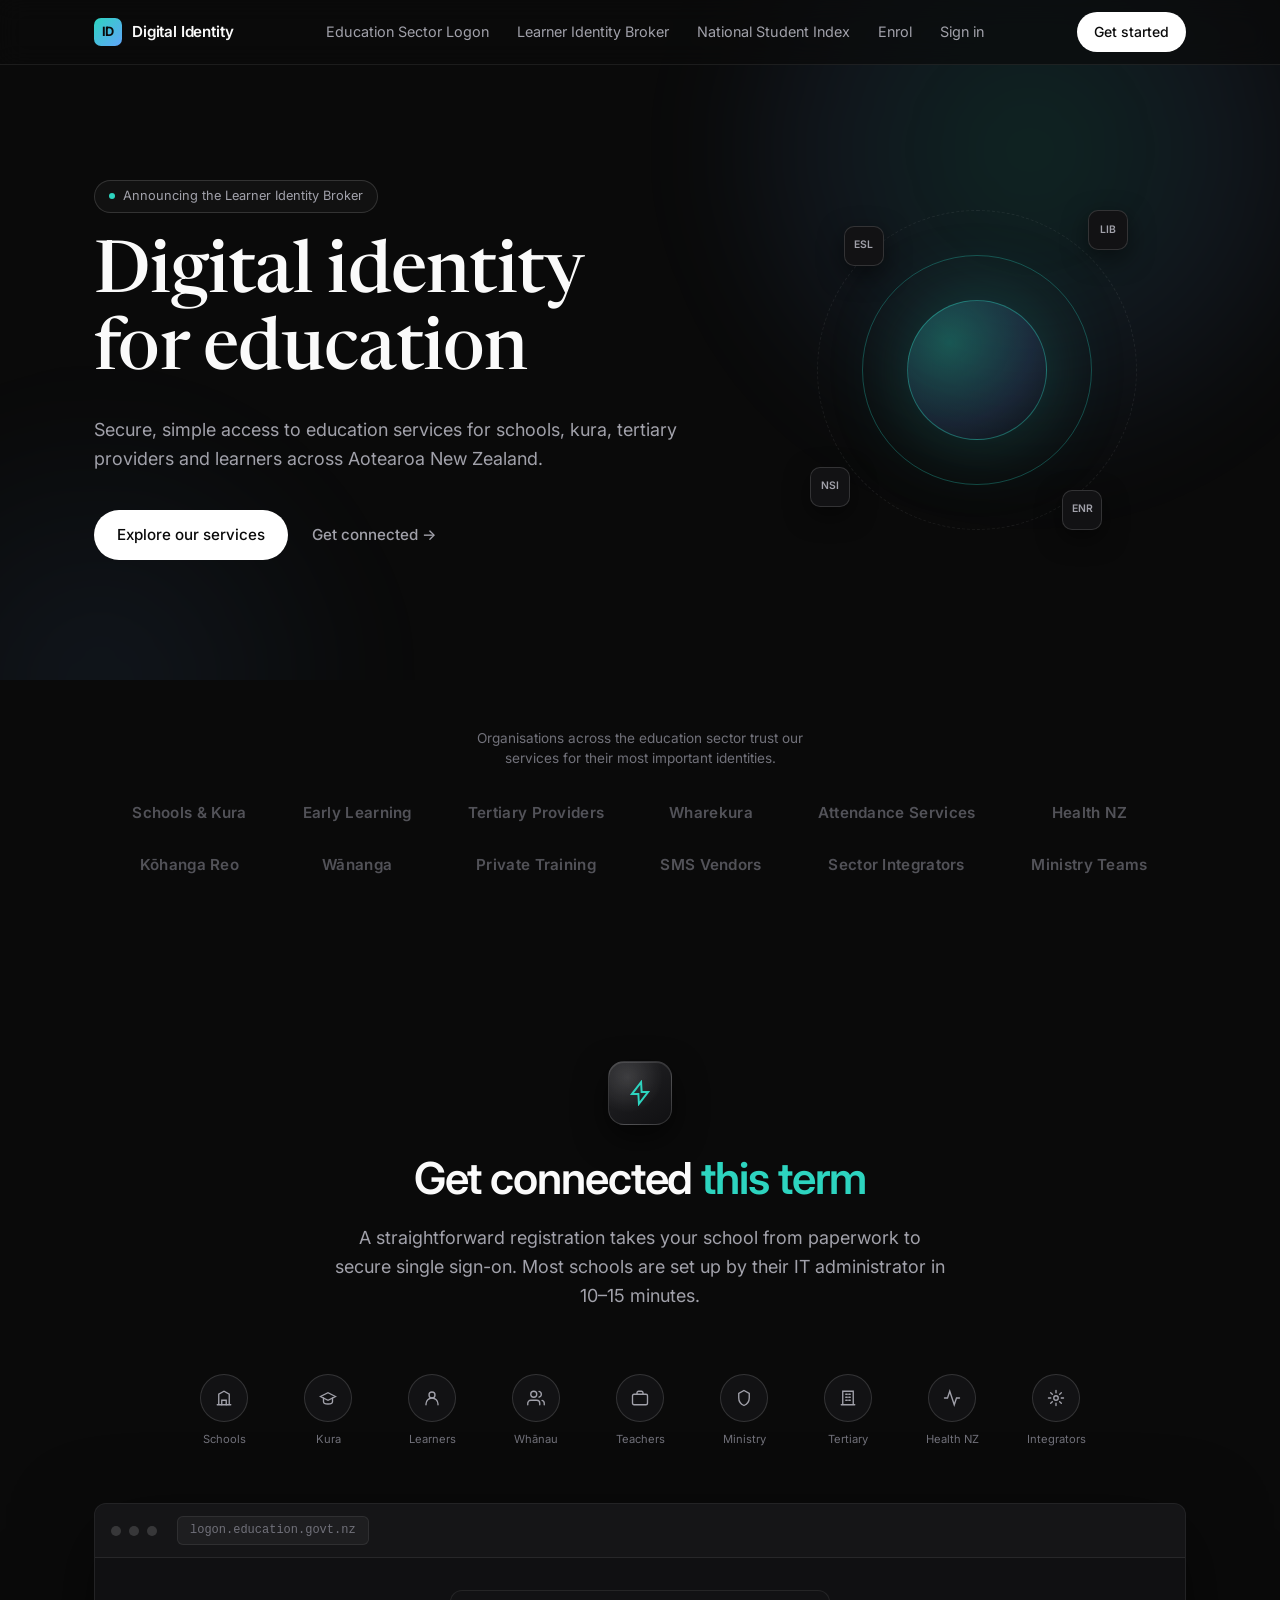
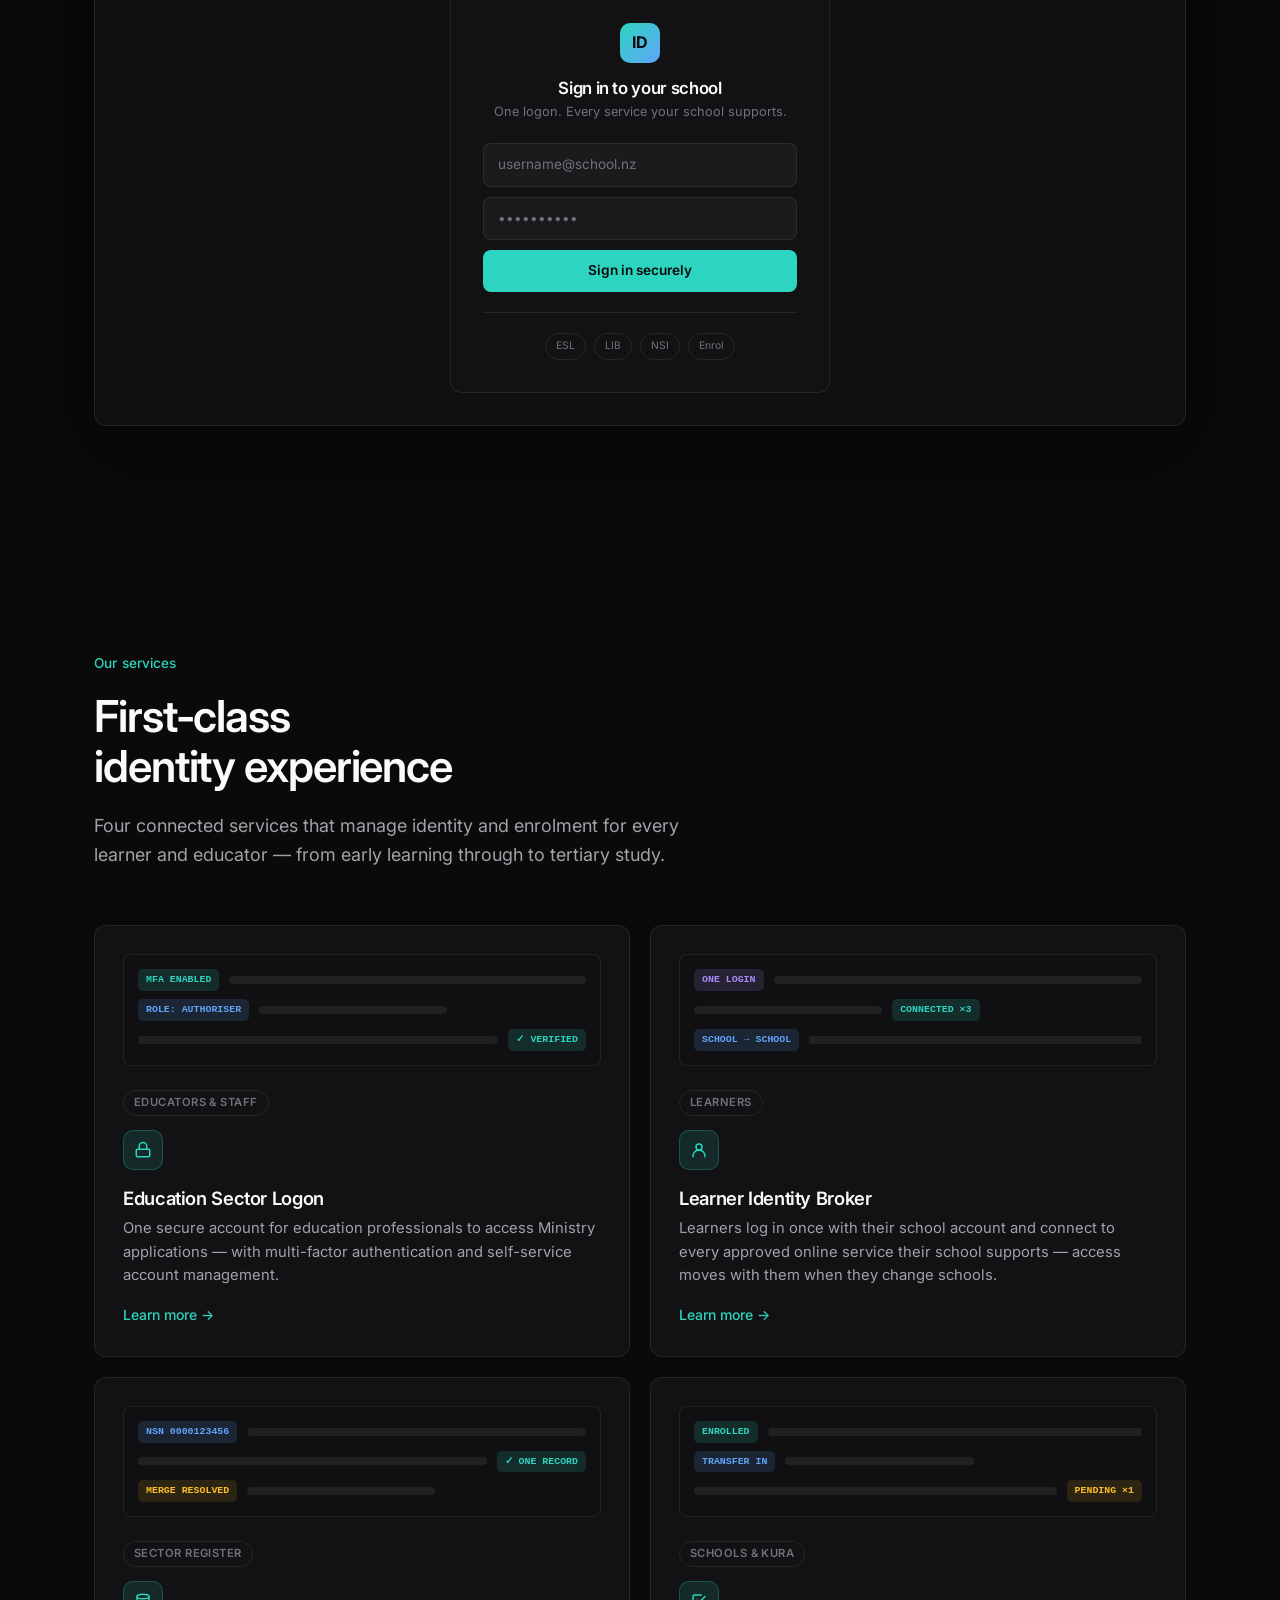
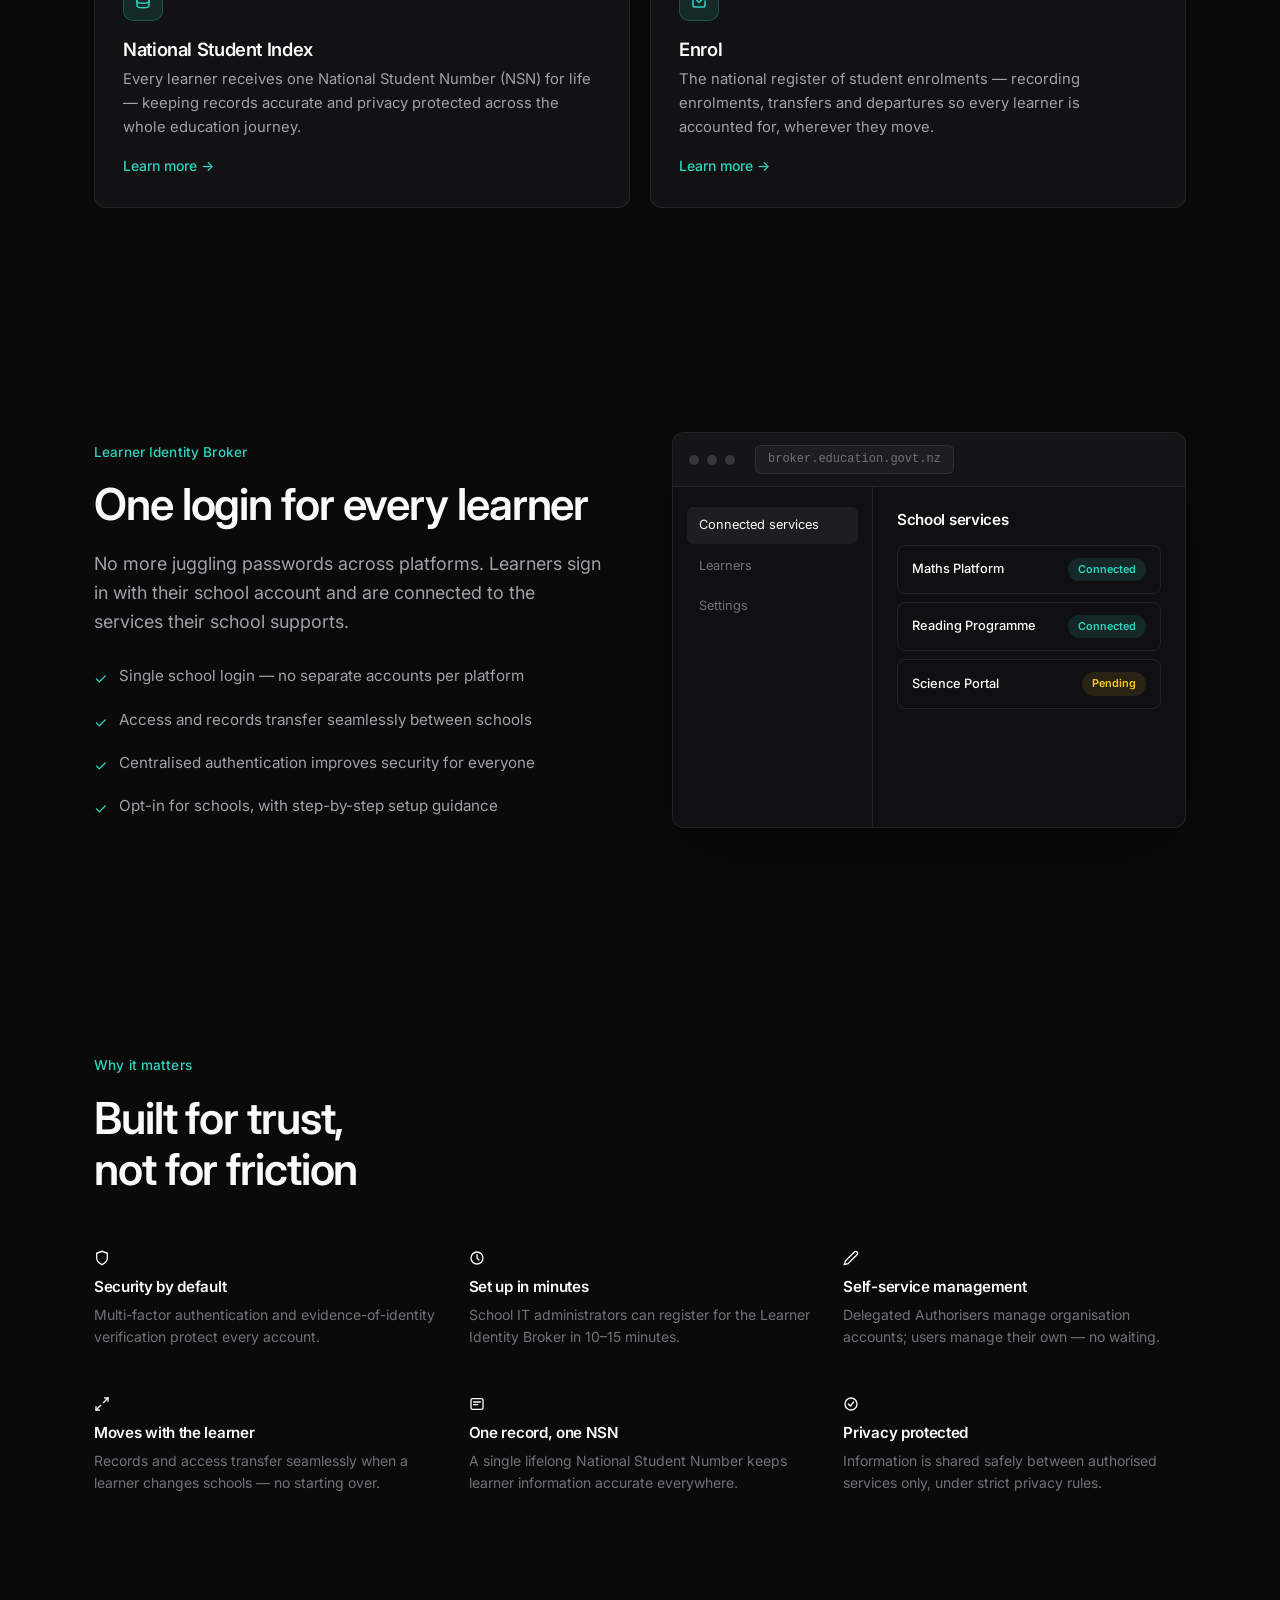
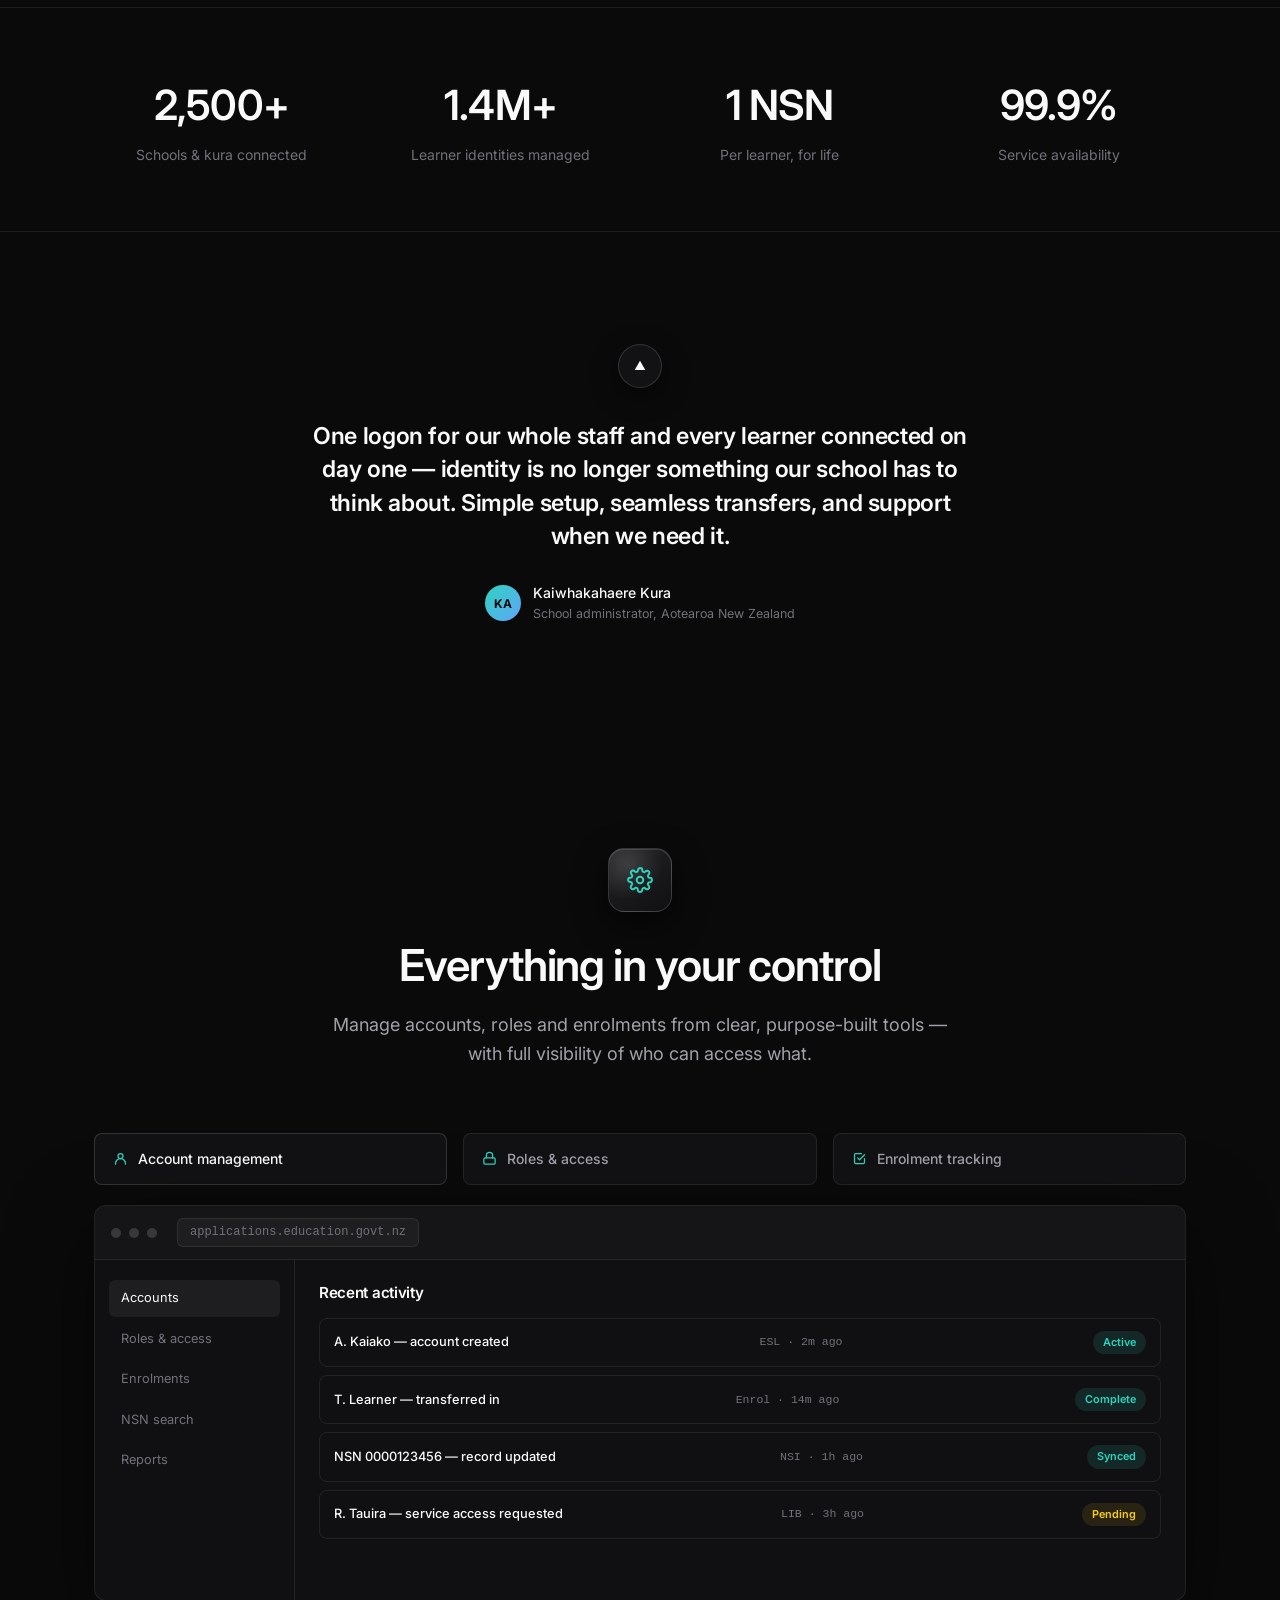
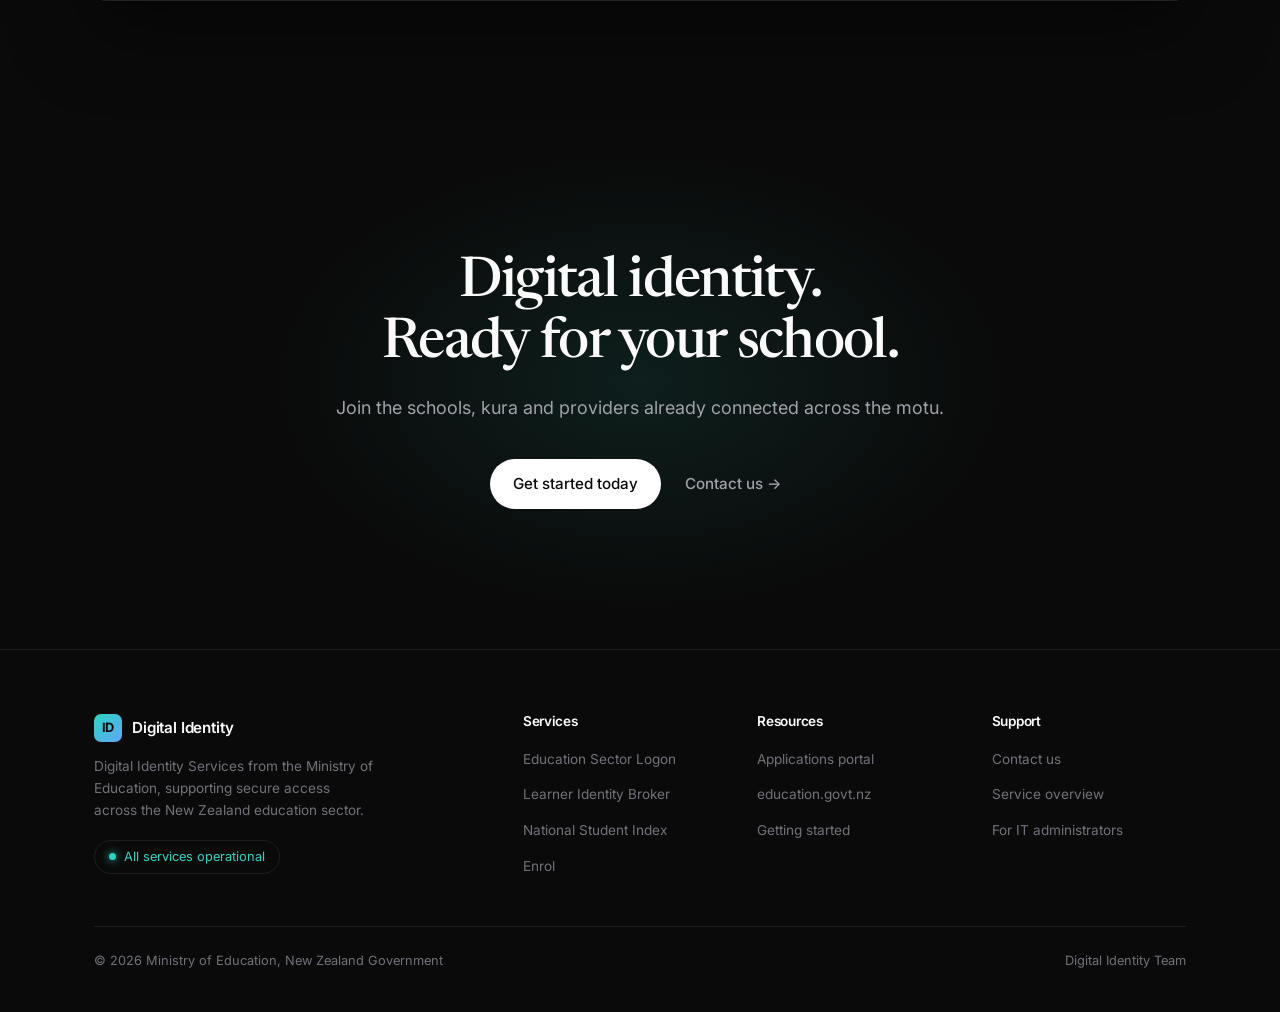
==== wwwroot/index.html @ 4b8c43aa "Initial commit: Digital Identity site + GitHub Actions Azure deploy Adds the ASP.NET Core-hosted sta" ====
<!DOCTYPE html>
<html lang="en-NZ">
<head>
  <meta charset="UTF-8">
  <meta name="viewport" content="width=device-width, initial-scale=1.0">
  <title>Digital Identity Services — Ministry of Education</title>
  <meta name="description" content="Secure digital identity for the New Zealand education sector — Education Sector Logon, Learner Identity Broker, National Student Index and Enrol.">
  <link rel="preconnect" href="https://fonts.googleapis.com">
  <link rel="preconnect" href="https://fonts.gstatic.com" crossorigin>
  <link href="https://fonts.googleapis.com/css2?family=Inter:wght@400;500;600;700&family=Newsreader:opsz,wght@6..72,400;6..72,500;6..72,600&display=swap" rel="stylesheet">
  <link rel="stylesheet" href="assets/css/style.css">
</head>
<body>

  <!-- ======== Nav ======== -->
  <header class="nav">
    <div class="container nav-inner">
      <a href="index.html" class="nav-logo" aria-label="Digital Identity Services home">
        <span class="logo-mark" aria-hidden="true">ID</span>
        Digital Identity
      </a>
      <nav aria-label="Main navigation">
        <ul class="nav-links" id="nav-links">
          <li><a href="esl.html">Education Sector Logon</a></li>
          <li><a href="learner-identity-broker.html">Learner Identity Broker</a></li>
          <li><a href="nsi.html">National Student Index</a></li>
          <li><a href="enrol.html">Enrol</a></li>
          <li><a href="/account/signin" id="nav-auth-link">Sign in</a></li>
        </ul>
      </nav>
      <div class="nav-actions">
        <a href="#get-started" class="btn btn-primary btn-sm">Get started</a>
        <button class="nav-toggle" aria-expanded="false" aria-controls="nav-links" aria-label="Toggle navigation">☰</button>
      </div>
    </div>
  </header>

  <main>
    <!-- ======== Hero ======== -->
    <section class="hero">
      <div class="hero-glow" aria-hidden="true"></div>
      <div class="hero-glow-2" aria-hidden="true"></div>
      <div class="container hero-inner">
        <div class="hero-copy">
          <span class="hero-pill"><span class="pill-dot" aria-hidden="true"></span>Announcing the Learner Identity Broker</span>
          <h1 class="h-hero h-serif">Digital identity<br>for education</h1>
          <p class="lede">Secure, simple access to education services for schools, kura, tertiary providers and learners across Aotearoa New Zealand.</p>
          <div class="hero-ctas">
            <a href="#services" class="btn btn-primary">Explore our services</a>
            <a href="#get-started" class="link-plain">Get connected →</a>
          </div>
        </div>
        <div class="hero-visual" aria-hidden="true">
          <div class="orb orb-1"></div>
          <div class="orb orb-2"></div>
          <div class="orb orb-3"></div>
          <div class="orb-node node-1">ESL</div>
          <div class="orb-node node-2">LIB</div>
          <div class="orb-node node-3">NSI</div>
          <div class="orb-node node-4">ENR</div>
        </div>
      </div>
    </section>

    <!-- ======== Trust strip ======== -->
    <section class="trust-strip reveal">
      <div class="container">
        <p class="trust-label">Organisations across the education sector trust our services for their most important identities.</p>
        <div class="trust-logos">
          <span>Schools &amp; Kura</span>
          <span>Early Learning</span>
          <span>Tertiary Providers</span>
          <span>Wharekura</span>
          <span>Attendance Services</span>
          <span>Health NZ</span>
          <span>Kōhanga Reo</span>
          <span>Wānanga</span>
          <span>Private Training</span>
          <span>SMS Vendors</span>
          <span>Sector Integrators</span>
          <span>Ministry Teams</span>
        </div>
      </div>
    </section>

    <!-- ======== Get connected ======== -->
    <section class="section" id="get-started">
      <div class="container">
        <div class="section-head reveal">
          <div class="section-icon" aria-hidden="true">
            <svg width="26" height="26" viewBox="0 0 24 24" fill="none" stroke="currentColor" stroke-width="1.8" stroke-linecap="round"><path d="M13 2L4.5 13h6L11 22l8.5-11h-6L13 2z"/></svg>
          </div>
          <h2 class="h-section">Get connected <span class="accent-word">this term</span></h2>
          <p class="lede">A straightforward registration takes your school from paperwork to secure single sign-on. Most schools are set up by their IT administrator in 10–15 minutes.</p>
        </div>
        <div class="icon-row reveal" aria-label="Who we support">
          <div class="icon-item"><span class="icon-circle"><svg width="18" height="18" viewBox="0 0 24 24" fill="none" stroke="currentColor" stroke-width="1.8" stroke-linecap="round"><path d="M3 21h18M5 21V7l7-4 7 4v14"/><path d="M9 21v-6h6v6"/></svg></span><span>Schools</span></div>
          <div class="icon-item"><span class="icon-circle"><svg width="18" height="18" viewBox="0 0 24 24" fill="none" stroke="currentColor" stroke-width="1.8" stroke-linecap="round"><path d="M22 10L12 5 2 10l10 5 10-5z"/><path d="M6 12v5c0 1.7 2.7 3 6 3s6-1.3 6-3v-5"/></svg></span><span>Kura</span></div>
          <div class="icon-item"><span class="icon-circle"><svg width="18" height="18" viewBox="0 0 24 24" fill="none" stroke="currentColor" stroke-width="1.8" stroke-linecap="round"><circle cx="12" cy="8" r="4"/><path d="M4 21v-1a8 8 0 0 1 16 0v1"/></svg></span><span>Learners</span></div>
          <div class="icon-item"><span class="icon-circle"><svg width="18" height="18" viewBox="0 0 24 24" fill="none" stroke="currentColor" stroke-width="1.8" stroke-linecap="round"><path d="M17 21v-2a4 4 0 0 0-4-4H5a4 4 0 0 0-4 4v2"/><circle cx="9" cy="7" r="4"/><path d="M23 21v-2a4 4 0 0 0-3-3.9"/><path d="M16 3.1a4 4 0 0 1 0 7.8"/></svg></span><span>Whānau</span></div>
          <div class="icon-item"><span class="icon-circle"><svg width="18" height="18" viewBox="0 0 24 24" fill="none" stroke="currentColor" stroke-width="1.8" stroke-linecap="round"><rect x="2" y="7" width="20" height="14" rx="2"/><path d="M16 7V5a2 2 0 0 0-2-2h-4a2 2 0 0 0-2 2v2"/></svg></span><span>Teachers</span></div>
          <div class="icon-item"><span class="icon-circle"><svg width="18" height="18" viewBox="0 0 24 24" fill="none" stroke="currentColor" stroke-width="1.8" stroke-linecap="round"><path d="M12 2l7 4v6c0 5-3.5 8.5-7 10-3.5-1.5-7-5-7-10V6l7-4z"/></svg></span><span>Ministry</span></div>
          <div class="icon-item"><span class="icon-circle"><svg width="18" height="18" viewBox="0 0 24 24" fill="none" stroke="currentColor" stroke-width="1.8" stroke-linecap="round"><path d="M3 21h18M5 21V3h14v18"/><path d="M9 7h2M13 7h2M9 11h2M13 11h2M9 15h2M13 15h2"/></svg></span><span>Tertiary</span></div>
          <div class="icon-item"><span class="icon-circle"><svg width="18" height="18" viewBox="0 0 24 24" fill="none" stroke="currentColor" stroke-width="1.8" stroke-linecap="round"><path d="M22 12h-4l-3 9L9 3l-3 9H2"/></svg></span><span>Health NZ</span></div>
          <div class="icon-item"><span class="icon-circle"><svg width="18" height="18" viewBox="0 0 24 24" fill="none" stroke="currentColor" stroke-width="1.8" stroke-linecap="round"><circle cx="12" cy="12" r="3"/><path d="M12 2v3M12 19v3M2 12h3M19 12h3M4.9 4.9l2.2 2.2M16.9 16.9l2.2 2.2M4.9 19.1l2.2-2.2M16.9 7.1l2.2-2.2"/></svg></span><span>Integrators</span></div>
        </div>
        <div class="mock-window reveal reveal-delay-1">
          <div class="mock-titlebar">
            <span class="mock-dot"></span><span class="mock-dot"></span><span class="mock-dot"></span>
            <span class="mock-url">logon.education.govt.nz</span>
          </div>
          <div class="mock-body">
            <div class="signin-mock" aria-hidden="true">
              <div class="logo-mark">ID</div>
              <h4>Sign in to your school</h4>
              <p>One logon. Every service your school supports.</p>
              <div class="signin-field">username@school.nz</div>
              <div class="signin-field">••••••••••</div>
              <div class="signin-btn">Sign in securely</div>
              <div class="signin-services">
                <span>ESL</span><span>LIB</span><span>NSI</span><span>Enrol</span>
              </div>
            </div>
          </div>
        </div>
      </div>
    </section>

    <!-- ======== Services ======== -->
    <section class="section" id="services">
      <div class="container">
        <div class="section-head-left reveal">
          <span class="eyebrow">Our services</span>
          <h2 class="h-section">First-class<br>identity experience</h2>
          <p class="lede">Four connected services that manage identity and enrolment for every learner and educator — from early learning through to tertiary study.</p>
        </div>
        <div class="card-grid">
          <a href="esl.html" class="card reveal">
            <div class="card-visual" aria-hidden="true">
              <div class="cv-row"><span class="cv-chip cv-chip-accent">MFA ENABLED</span><span class="cv-bar"></span></div>
              <div class="cv-row"><span class="cv-chip cv-chip-blue">ROLE: AUTHORISER</span><span class="cv-bar cv-bar-short"></span></div>
              <div class="cv-row"><span class="cv-bar"></span><span class="cv-chip cv-chip-accent">✓ VERIFIED</span></div>
            </div>
            <span class="card-tag">Educators &amp; staff</span>
            <div class="card-icon" aria-hidden="true">
              <svg width="18" height="18" viewBox="0 0 24 24" fill="none" stroke="currentColor" stroke-width="2" stroke-linecap="round"><rect x="3" y="11" width="18" height="10" rx="2"/><path d="M7 11V7a5 5 0 0 1 10 0v4"/></svg>
            </div>
            <h3>Education Sector Logon</h3>
            <p>One secure account for education professionals to access Ministry applications — with multi-factor authentication and self-service account management.</p>
            <span class="card-link">Learn more →</span>
          </a>
          <a href="learner-identity-broker.html" class="card reveal reveal-delay-1">
            <div class="card-visual" aria-hidden="true">
              <div class="cv-row"><span class="cv-chip cv-chip-purple">ONE LOGIN</span><span class="cv-bar"></span></div>
              <div class="cv-row"><span class="cv-bar cv-bar-short"></span><span class="cv-chip cv-chip-accent">CONNECTED ×3</span></div>
              <div class="cv-row"><span class="cv-chip cv-chip-blue">SCHOOL → SCHOOL</span><span class="cv-bar"></span></div>
            </div>
            <span class="card-tag">Learners</span>
            <div class="card-icon" aria-hidden="true">
              <svg width="18" height="18" viewBox="0 0 24 24" fill="none" stroke="currentColor" stroke-width="2" stroke-linecap="round"><circle cx="12" cy="8" r="4"/><path d="M4 21v-1a8 8 0 0 1 16 0v1"/></svg>
            </div>
            <h3>Learner Identity Broker</h3>
            <p>Learners log in once with their school account and connect to every approved online service their school supports — access moves with them when they change schools.</p>
            <span class="card-link">Learn more →</span>
          </a>
          <a href="nsi.html" class="card reveal">
            <div class="card-visual" aria-hidden="true">
              <div class="cv-row"><span class="cv-chip cv-chip-blue">NSN 0000123456</span><span class="cv-bar"></span></div>
              <div class="cv-row"><span class="cv-bar"></span><span class="cv-chip cv-chip-accent">✓ ONE RECORD</span></div>
              <div class="cv-row"><span class="cv-chip cv-chip-amber">MERGE RESOLVED</span><span class="cv-bar cv-bar-short"></span></div>
            </div>
            <span class="card-tag">Sector register</span>
            <div class="card-icon" aria-hidden="true">
              <svg width="18" height="18" viewBox="0 0 24 24" fill="none" stroke="currentColor" stroke-width="2" stroke-linecap="round"><path d="M4 6c0-1.7 3.6-3 8-3s8 1.3 8 3-3.6 3-8 3-8-1.3-8-3z"/><path d="M4 6v12c0 1.7 3.6 3 8 3s8-1.3 8-3V6"/><path d="M4 12c0 1.7 3.6 3 8 3s8-1.3 8-3"/></svg>
            </div>
            <h3>National Student Index</h3>
            <p>Every learner receives one National Student Number (NSN) for life — keeping records accurate and privacy protected across the whole education journey.</p>
            <span class="card-link">Learn more →</span>
          </a>
          <a href="enrol.html" class="card reveal reveal-delay-1">
            <div class="card-visual" aria-hidden="true">
              <div class="cv-row"><span class="cv-chip cv-chip-accent">ENROLLED</span><span class="cv-bar"></span></div>
              <div class="cv-row"><span class="cv-chip cv-chip-blue">TRANSFER IN</span><span class="cv-bar cv-bar-short"></span></div>
              <div class="cv-row"><span class="cv-bar"></span><span class="cv-chip cv-chip-amber">PENDING ×1</span></div>
            </div>
            <span class="card-tag">Schools &amp; kura</span>
            <div class="card-icon" aria-hidden="true">
              <svg width="18" height="18" viewBox="0 0 24 24" fill="none" stroke="currentColor" stroke-width="2" stroke-linecap="round"><path d="M9 11l3 3 8-8"/><path d="M20 12v6a2 2 0 0 1-2 2H6a2 2 0 0 1-2-2V6a2 2 0 0 1 2-2h9"/></svg>
            </div>
            <h3>Enrol</h3>
            <p>The national register of student enrolments — recording enrolments, transfers and departures so every learner is accounted for, wherever they move.</p>
            <span class="card-link">Learn more →</span>
          </a>
        </div>
      </div>
    </section>

    <!-- ======== Split: one login ======== -->
    <section class="section">
      <div class="container split">
        <div class="reveal">
          <span class="eyebrow">Learner Identity Broker</span>
          <h2 class="h-section">One login for every learner</h2>
          <p class="lede" style="margin-top:20px;">No more juggling passwords across platforms. Learners sign in with their school account and are connected to the services their school supports.</p>
          <ul class="split-list">
            <li><span class="check">✓</span> Single school login — no separate accounts per platform</li>
            <li><span class="check">✓</span> Access and records transfer seamlessly between schools</li>
            <li><span class="check">✓</span> Centralised authentication improves security for everyone</li>
            <li><span class="check">✓</span> Opt-in for schools, with step-by-step setup guidance</li>
          </ul>
        </div>
        <div class="mock-window reveal reveal-delay-1">
          <div class="mock-titlebar">
            <span class="mock-dot"></span><span class="mock-dot"></span><span class="mock-dot"></span>
            <span class="mock-url">broker.education.govt.nz</span>
          </div>
          <div class="dash-mock" aria-hidden="true">
            <div class="dash-side">
              <div class="dash-side-item active">Connected services</div>
              <div class="dash-side-item">Learners</div>
              <div class="dash-side-item">Settings</div>
            </div>
            <div class="dash-main">
              <h4>School services</h4>
              <div class="dash-row"><span class="who">Maths Platform</span><span class="dash-pill pill-ok">Connected</span></div>
              <div class="dash-row"><span class="who">Reading Programme</span><span class="dash-pill pill-ok">Connected</span></div>
              <div class="dash-row"><span class="who">Science Portal</span><span class="dash-pill pill-pending">Pending</span></div>
            </div>
          </div>
        </div>
      </div>
    </section>

    <!-- ======== Feature grid ======== -->
    <section class="section">
      <div class="container">
        <div class="section-head-left reveal">
          <span class="eyebrow">Why it matters</span>
          <h2 class="h-section">Built for trust,<br>not for friction</h2>
        </div>
        <div class="card-grid card-grid-3" style="gap:48px 32px;">
          <div class="card feature-card feature-plain reveal">
            <div class="card-icon" aria-hidden="true"><svg width="16" height="16" viewBox="0 0 24 24" fill="none" stroke="currentColor" stroke-width="2" stroke-linecap="round"><path d="M12 22s8-4 8-10V5l-8-3-8 3v7c0 6 8 10 8 10z"/></svg></div>
            <h3>Security by default</h3>
            <p>Multi-factor authentication and evidence-of-identity verification protect every account.</p>
          </div>
          <div class="card feature-card feature-plain reveal reveal-delay-1">
            <div class="card-icon" aria-hidden="true"><svg width="16" height="16" viewBox="0 0 24 24" fill="none" stroke="currentColor" stroke-width="2" stroke-linecap="round"><circle cx="12" cy="12" r="9"/><path d="M12 7v5l3 3"/></svg></div>
            <h3>Set up in minutes</h3>
            <p>School IT administrators can register for the Learner Identity Broker in 10–15 minutes.</p>
          </div>
          <div class="card feature-card feature-plain reveal reveal-delay-2">
            <div class="card-icon" aria-hidden="true"><svg width="16" height="16" viewBox="0 0 24 24" fill="none" stroke="currentColor" stroke-width="2" stroke-linecap="round"><path d="M17 3a2.8 2.8 0 1 1 4 4L7.5 20.5 2 22l1.5-5.5L17 3z"/></svg></div>
            <h3>Self-service management</h3>
            <p>Delegated Authorisers manage organisation accounts; users manage their own — no waiting.</p>
          </div>
          <div class="card feature-card feature-plain reveal">
            <div class="card-icon" aria-hidden="true"><svg width="16" height="16" viewBox="0 0 24 24" fill="none" stroke="currentColor" stroke-width="2" stroke-linecap="round"><path d="M16 3h5v5"/><path d="M8 21H3v-5"/><path d="M21 3l-7 7"/><path d="M3 21l7-7"/></svg></div>
            <h3>Moves with the learner</h3>
            <p>Records and access transfer seamlessly when a learner changes schools — no starting over.</p>
          </div>
          <div class="card feature-card feature-plain reveal reveal-delay-1">
            <div class="card-icon" aria-hidden="true"><svg width="16" height="16" viewBox="0 0 24 24" fill="none" stroke="currentColor" stroke-width="2" stroke-linecap="round"><rect x="3" y="4" width="18" height="16" rx="2"/><path d="M7 9h10M7 13h6"/></svg></div>
            <h3>One record, one NSN</h3>
            <p>A single lifelong National Student Number keeps learner information accurate everywhere.</p>
          </div>
          <div class="card feature-card feature-plain reveal reveal-delay-2">
            <div class="card-icon" aria-hidden="true"><svg width="16" height="16" viewBox="0 0 24 24" fill="none" stroke="currentColor" stroke-width="2" stroke-linecap="round"><circle cx="12" cy="12" r="9"/><path d="M8 12l3 3 5-6"/></svg></div>
            <h3>Privacy protected</h3>
            <p>Information is shared safely between authorised services only, under strict privacy rules.</p>
          </div>
        </div>
      </div>
    </section>

    <!-- ======== Stats ======== -->
    <section class="stats-band reveal">
      <div class="container stats-grid">
        <div><div class="stat-value">2,500+</div><div class="stat-label">Schools &amp; kura connected</div></div>
        <div><div class="stat-value">1.4M+</div><div class="stat-label">Learner identities managed</div></div>
        <div><div class="stat-value">1 NSN</div><div class="stat-label">Per learner, for life</div></div>
        <div><div class="stat-value">99.9%</div><div class="stat-label">Service availability</div></div>
      </div>
    </section>

    <!-- ======== Quote ======== -->
    <section class="section">
      <div class="container quote-section reveal">
        <div class="quote-icon" aria-hidden="true">
          <svg width="16" height="16" viewBox="0 0 24 24" fill="currentColor"><path d="M12 4l8 14H4l8-14z"/></svg>
        </div>
        <p class="quote-text">One logon for our whole staff and every learner connected on day one — identity is no longer something our school has to think about. Simple setup, seamless transfers, and support when we need it.</p>
        <div class="quote-attr">
          <span class="quote-avatar" aria-hidden="true">KA</span>
          <span class="quote-name">Kaiwhakahaere Kura<span class="quote-role">School administrator, Aotearoa New Zealand</span></span>
        </div>
      </div>
    </section>

    <!-- ======== Control / dashboard ======== -->
    <section class="section">
      <div class="container">
        <div class="section-head reveal">
          <div class="section-icon" aria-hidden="true">
            <svg width="26" height="26" viewBox="0 0 24 24" fill="none" stroke="currentColor" stroke-width="1.8" stroke-linecap="round"><circle cx="12" cy="12" r="3"/><path d="M19.4 15a1.7 1.7 0 0 0 .3 1.9l.1.1a2 2 0 1 1-2.8 2.8l-.1-.1a1.7 1.7 0 0 0-1.9-.3 1.7 1.7 0 0 0-1 1.5V21a2 2 0 1 1-4 0v-.1a1.7 1.7 0 0 0-1-1.6 1.7 1.7 0 0 0-1.9.3l-.1.1a2 2 0 1 1-2.8-2.8l.1-.1a1.7 1.7 0 0 0 .3-1.9 1.7 1.7 0 0 0-1.5-1H3a2 2 0 1 1 0-4h.1a1.7 1.7 0 0 0 1.6-1 1.7 1.7 0 0 0-.3-1.9l-.1-.1a2 2 0 1 1 2.8-2.8l.1.1a1.7 1.7 0 0 0 1.9.3h0a1.7 1.7 0 0 0 1-1.5V3a2 2 0 1 1 4 0v.1a1.7 1.7 0 0 0 1 1.5h0a1.7 1.7 0 0 0 1.9-.3l.1-.1a2 2 0 1 1 2.8 2.8l-.1.1a1.7 1.7 0 0 0-.3 1.9v0a1.7 1.7 0 0 0 1.5 1H21a2 2 0 1 1 0 4h-.1a1.7 1.7 0 0 0-1.5 1z"/></svg>
          </div>
          <h2 class="h-section">Everything in your control</h2>
          <p class="lede">Manage accounts, roles and enrolments from clear, purpose-built tools — with full visibility of who can access what.</p>
        </div>
        <div class="tab-row reveal" aria-hidden="true">
          <div class="tab-pill active"><span class="tab-icon"><svg width="15" height="15" viewBox="0 0 24 24" fill="none" stroke="currentColor" stroke-width="2" stroke-linecap="round"><circle cx="12" cy="8" r="4"/><path d="M4 21v-1a8 8 0 0 1 16 0v1"/></svg></span>Account management</div>
          <div class="tab-pill"><span class="tab-icon"><svg width="15" height="15" viewBox="0 0 24 24" fill="none" stroke="currentColor" stroke-width="2" stroke-linecap="round"><rect x="3" y="11" width="18" height="10" rx="2"/><path d="M7 11V7a5 5 0 0 1 10 0v4"/></svg></span>Roles &amp; access</div>
          <div class="tab-pill"><span class="tab-icon"><svg width="15" height="15" viewBox="0 0 24 24" fill="none" stroke="currentColor" stroke-width="2" stroke-linecap="round"><path d="M9 11l3 3 8-8"/><path d="M20 12v6a2 2 0 0 1-2 2H6a2 2 0 0 1-2-2V6a2 2 0 0 1 2-2h9"/></svg></span>Enrolment tracking</div>
        </div>
        <div class="mock-window reveal reveal-delay-1">
          <div class="mock-titlebar">
            <span class="mock-dot"></span><span class="mock-dot"></span><span class="mock-dot"></span>
            <span class="mock-url">applications.education.govt.nz</span>
          </div>
          <div class="dash-mock" aria-hidden="true">
            <div class="dash-side">
              <div class="dash-side-item active">Accounts</div>
              <div class="dash-side-item">Roles &amp; access</div>
              <div class="dash-side-item">Enrolments</div>
              <div class="dash-side-item">NSN search</div>
              <div class="dash-side-item">Reports</div>
            </div>
            <div class="dash-main">
              <h4>Recent activity</h4>
              <div class="dash-row"><span class="who">A. Kaiako — account created</span><span class="meta">ESL · 2m ago</span><span class="dash-pill pill-ok">Active</span></div>
              <div class="dash-row"><span class="who">T. Learner — transferred in</span><span class="meta">Enrol · 14m ago</span><span class="dash-pill pill-ok">Complete</span></div>
              <div class="dash-row"><span class="who">NSN 0000123456 — record updated</span><span class="meta">NSI · 1h ago</span><span class="dash-pill pill-ok">Synced</span></div>
              <div class="dash-row"><span class="who">R. Tauira — service access requested</span><span class="meta">LIB · 3h ago</span><span class="dash-pill pill-pending">Pending</span></div>
            </div>
          </div>
        </div>
      </div>
    </section>

    <!-- ======== CTA ======== -->
    <section class="cta-section">
      <div class="cta-glow" aria-hidden="true"></div>
      <div class="container reveal">
        <h2 class="h-serif">Digital identity.<br>Ready for your school.</h2>
        <p class="lede">Join the schools, kura and providers already connected across the motu.</p>
        <div class="hero-ctas" style="justify-content:center;">
          <a href="#get-started" class="btn btn-primary">Get started today</a>
          <a href="index.html#get-started" class="link-plain">Contact us →</a>
        </div>
      </div>
    </section>
  </main>

  <!-- ======== Footer ======== -->
  <footer class="footer">
    <div class="container">
      <div class="footer-grid">
        <div class="footer-brand">
          <a href="index.html" class="nav-logo">
            <span class="logo-mark" aria-hidden="true">ID</span>
            Digital Identity
          </a>
          <p>Digital Identity Services from the Ministry of Education, supporting secure access across the New Zealand education sector.</p>
          <span class="footer-status"><span class="status-dot" aria-hidden="true"></span>All services operational</span>
        </div>
        <div>
          <h4>Services</h4>
          <ul>
            <li><a href="esl.html">Education Sector Logon</a></li>
            <li><a href="learner-identity-broker.html">Learner Identity Broker</a></li>
            <li><a href="nsi.html">National Student Index</a></li>
            <li><a href="enrol.html">Enrol</a></li>
          </ul>
        </div>
        <div>
          <h4>Resources</h4>
          <ul>
            <li><a href="https://applications.education.govt.nz" rel="noopener">Applications portal</a></li>
            <li><a href="https://www.education.govt.nz" rel="noopener">education.govt.nz</a></li>
            <li><a href="#get-started">Getting started</a></li>
          </ul>
        </div>
        <div>
          <h4>Support</h4>
          <ul>
            <li><a href="#get-started">Contact us</a></li>
            <li><a href="#services">Service overview</a></li>
            <li><a href="#get-started">For IT administrators</a></li>
          </ul>
        </div>
      </div>
      <div class="footer-bottom">
        <span>© 2026 Ministry of Education, New Zealand Government</span>
        <span>Digital Identity Team</span>
      </div>
    </div>
  </footer>

  <script src="assets/js/main.js"></script>
</body>
</html>
---- wwwroot/assets/css/style.css ----
/* ============================================================
   Digital Identity Services — Ministry of Education
   Design tokens & global styles (dark theme, resend.com-inspired)
   ============================================================ */

:root {
  /* Color tokens */
  --bg: #0a0a0a;
  --bg-elevated: #101012;
  --bg-card: #121214;
  --border: rgba(255, 255, 255, 0.08);
  --border-strong: rgba(255, 255, 255, 0.14);
  --text-primary: #fafafa;
  --text-secondary: #a1a1aa;
  --text-muted: #71717a;
  --accent: #2dd4bf;            /* teal accent */
  --accent-soft: rgba(45, 212, 191, 0.12);
  --accent-glow: rgba(45, 212, 191, 0.25);
  --blue: #60a5fa;

  /* Layout tokens */
  --max-width: 1140px;
  --radius: 12px;
  --radius-sm: 8px;
  --section-pad: 112px;

  /* Type */
  --font: "Inter", -apple-system, BlinkMacSystemFont, "Segoe UI", Roboto, sans-serif;
  --font-display: "Newsreader", Georgia, "Times New Roman", serif;
  --mono: "SF Mono", ui-monospace, "Cascadia Code", Consolas, monospace;
}

* { margin: 0; padding: 0; box-sizing: border-box; }

html { scroll-behavior: smooth; }

body {
  font-family: var(--font);
  background: var(--bg);
  color: var(--text-secondary);
  font-size: 16px;
  line-height: 1.6;
  -webkit-font-smoothing: antialiased;
  overflow-x: hidden;
}

::selection { background: var(--accent-glow); color: var(--text-primary); }

img { max-width: 100%; display: block; }

a { color: inherit; text-decoration: none; }

.container {
  max-width: var(--max-width);
  margin: 0 auto;
  padding: 0 24px;
}

/* ---------- Typography ---------- */
h1, h2, h3, h4 {
  color: var(--text-primary);
  font-weight: 600;
  letter-spacing: -0.02em;
  line-height: 1.15;
}

.h-hero {
  font-size: clamp(2.6rem, 6vw, 4.5rem);
  letter-spacing: -0.03em;
  line-height: 1.05;
}

/* Serif display headline (hero + closing CTA, per reference) */
.h-serif {
  font-family: var(--font-display);
  font-weight: 500;
  letter-spacing: -0.01em;
  line-height: 1.08;
}

/* Announcement pill above hero headline */
.hero-pill {
  display: inline-flex;
  align-items: center;
  gap: 8px;
  font-size: 0.8rem;
  color: var(--text-secondary);
  border: 1px solid var(--border-strong);
  border-radius: 999px;
  padding: 5px 14px;
  margin-bottom: 24px;
  background: rgba(255,255,255,0.03);
}
.hero-pill .pill-dot {
  width: 6px; height: 6px;
  border-radius: 50%;
  background: var(--accent);
}

/* Plain text link CTA */
.link-plain {
  display: inline-flex;
  align-items: center;
  gap: 6px;
  padding: 12px 10px;
  font-size: 0.95rem;
  font-weight: 500;
  color: var(--text-secondary);
  transition: color 0.15s;
}
.link-plain:hover { color: var(--text-primary); }

.h-section {
  font-size: clamp(1.9rem, 4vw, 2.75rem);
  letter-spacing: -0.025em;
}

.eyebrow {
  display: inline-block;
  font-size: 0.85rem;
  font-weight: 500;
  color: var(--accent);
  margin-bottom: 16px;
  letter-spacing: 0.01em;
}

.lede {
  font-size: 1.125rem;
  color: var(--text-secondary);
  max-width: 620px;
}

.accent-word { color: var(--accent); }
.dim-word { color: var(--text-muted); }

/* ---------- Buttons ---------- */
.btn {
  display: inline-flex;
  align-items: center;
  gap: 8px;
  padding: 12px 22px;
  border-radius: 999px;
  font-size: 0.95rem;
  font-weight: 500;
  cursor: pointer;
  border: 1px solid transparent;
  transition: all 0.2s ease;
  white-space: nowrap;
}

.btn-primary {
  background: #fff;
  color: #0a0a0a;
}
.btn-primary:hover { background: #d4d4d8; }

.btn-secondary {
  background: transparent;
  color: var(--text-primary);
  border-color: var(--border-strong);
}
.btn-secondary:hover { border-color: rgba(255,255,255,0.3); background: rgba(255,255,255,0.04); }

.btn-sm { padding: 8px 16px; font-size: 0.875rem; }

/* ---------- Nav ---------- */
.nav {
  position: fixed;
  top: 0; left: 0; right: 0;
  z-index: 100;
  backdrop-filter: blur(12px);
  background: rgba(10, 10, 10, 0.7);
  border-bottom: 1px solid var(--border);
}

.nav-inner {
  display: flex;
  align-items: center;
  justify-content: space-between;
  height: 64px;
}

.nav-logo {
  display: flex;
  align-items: center;
  gap: 10px;
  color: var(--text-primary);
  font-weight: 600;
  font-size: 0.95rem;
  letter-spacing: -0.01em;
}

.nav-logo .logo-mark {
  width: 28px; height: 28px;
  border-radius: 7px;
  background: linear-gradient(135deg, var(--accent), var(--blue));
  display: grid;
  place-items: center;
  color: #0a0a0a;
  font-size: 0.8rem;
  font-weight: 700;
}

.nav-links {
  display: flex;
  align-items: center;
  gap: 28px;
  list-style: none;
}

.nav-links a {
  font-size: 0.9rem;
  color: var(--text-secondary);
  transition: color 0.15s;
}
.nav-links a:hover { color: var(--text-primary); }

.nav-actions { display: flex; align-items: center; gap: 12px; }

.nav-toggle {
  display: none;
  background: none;
  border: none;
  color: var(--text-primary);
  font-size: 1.4rem;
  cursor: pointer;
  padding: 4px 8px;
}

/* ---------- Hero ---------- */
.hero {
  position: relative;
  padding: 180px 0 120px;
  overflow: hidden;
}

.hero-glow {
  position: absolute;
  top: -200px;
  right: -100px;
  width: 700px;
  height: 700px;
  background: radial-gradient(circle, rgba(45,212,191,0.14) 0%, rgba(96,165,250,0.08) 40%, transparent 70%);
  filter: blur(40px);
  pointer-events: none;
}

.hero-glow-2 {
  position: absolute;
  bottom: -300px;
  left: -200px;
  width: 600px;
  height: 600px;
  background: radial-gradient(circle, rgba(96,165,250,0.08) 0%, transparent 70%);
  filter: blur(40px);
  pointer-events: none;
}

.hero-inner {
  position: relative;
  display: grid;
  grid-template-columns: 1.2fr 0.8fr;
  gap: 48px;
  align-items: center;
}

.hero-copy .lede { margin: 24px 0 36px; }

.hero-ctas { display: flex; gap: 14px; flex-wrap: wrap; }

/* Abstract hero visual — layered rings */
.hero-visual {
  position: relative;
  height: 380px;
  display: grid;
  place-items: center;
}

.orb {
  position: absolute;
  border-radius: 50%;
  border: 1px solid var(--border-strong);
}
.orb-1 { width: 320px; height: 320px; animation: spin 40s linear infinite; border-style: dashed; opacity: 0.5; }
.orb-2 { width: 230px; height: 230px; border-color: rgba(45,212,191,0.3); animation: spin 30s linear infinite reverse; }
.orb-3 {
  width: 140px; height: 140px;
  background: radial-gradient(circle at 30% 30%, rgba(45,212,191,0.35), rgba(96,165,250,0.15) 60%, transparent);
  border: 1px solid rgba(45,212,191,0.4);
  box-shadow: 0 0 80px rgba(45,212,191,0.25);
}

.orb-node {
  position: absolute;
  width: 40px; height: 40px;
  border-radius: 10px;
  background: var(--bg-card);
  border: 1px solid var(--border-strong);
  display: grid;
  place-items: center;
  font-size: 0.65rem;
  font-weight: 600;
  color: var(--text-secondary);
  box-shadow: 0 8px 24px rgba(0,0,0,0.5);
}
.node-1 { top: 12%; left: 18%; }
.node-2 { top: 8%; right: 14%; }
.node-3 { bottom: 14%; left: 10%; }
.node-4 { bottom: 8%; right: 20%; }

@keyframes spin { to { transform: rotate(360deg); } }

/* ---------- Trust strip ---------- */
.trust-strip { padding: 48px 0 72px; }

.trust-label {
  text-align: center;
  font-size: 0.85rem;
  color: var(--text-muted);
  margin: 0 auto 32px;
  max-width: 360px;
  line-height: 1.5;
}

.trust-logos {
  display: grid;
  grid-template-columns: repeat(6, auto);
  justify-content: center;
  align-items: center;
  gap: 28px 56px;
}

.trust-logos span {
  color: var(--text-muted);
  font-weight: 600;
  font-size: 0.95rem;
  letter-spacing: 0.02em;
  opacity: 0.7;
  text-align: center;
}

/* ---------- Sections ---------- */
.section {
  padding: var(--section-pad) 0;
  position: relative;
}

.section-head {
  text-align: center;
  max-width: 680px;
  margin: 0 auto 64px;
}

.section-head .lede { margin: 20px auto 0; }

.section-head-left { text-align: left; margin: 0 0 56px; max-width: 640px; }
.section-head-left .lede { margin: 20px 0 0; }

/* 3D-style app icon above centered section headings */
.section-icon {
  width: 64px; height: 64px;
  margin: 0 auto 28px;
  border-radius: 16px;
  background:
    radial-gradient(circle at 30% 25%, rgba(255,255,255,0.14), transparent 55%),
    linear-gradient(145deg, #232326, #101012);
  border: 1px solid var(--border-strong);
  box-shadow: 0 12px 32px rgba(0,0,0,0.6), inset 0 1px 0 rgba(255,255,255,0.12);
  display: grid;
  place-items: center;
  color: var(--accent);
}

/* Circular icon row (sector coverage) */
.icon-row {
  display: flex;
  justify-content: center;
  flex-wrap: wrap;
  gap: 28px;
  margin: 48px 0 56px;
}

.icon-item {
  display: flex;
  flex-direction: column;
  align-items: center;
  gap: 10px;
  width: 76px;
}

.icon-item .icon-circle {
  width: 48px; height: 48px;
  border-radius: 50%;
  border: 1px solid var(--border-strong);
  background: var(--bg-card);
  display: grid;
  place-items: center;
  color: var(--text-secondary);
  transition: border-color 0.2s, color 0.2s;
}
.icon-item:hover .icon-circle { border-color: var(--accent); color: var(--accent); }

.icon-item span {
  font-size: 0.7rem;
  color: var(--text-muted);
  text-align: center;
  line-height: 1.3;
}

/* ---------- Mock window (browser frame) ---------- */
.mock-window {
  background: var(--bg-elevated);
  border: 1px solid var(--border);
  border-radius: var(--radius);
  overflow: hidden;
  box-shadow: 0 24px 80px rgba(0,0,0,0.5);
}

.mock-titlebar {
  display: flex;
  align-items: center;
  gap: 8px;
  padding: 12px 16px;
  border-bottom: 1px solid var(--border);
  background: rgba(255,255,255,0.02);
}

.mock-dot { width: 10px; height: 10px; border-radius: 50%; background: rgba(255,255,255,0.15); }

.mock-url {
  margin-left: 12px;
  font-size: 0.75rem;
  color: var(--text-muted);
  background: rgba(255,255,255,0.04);
  border: 1px solid var(--border);
  border-radius: 6px;
  padding: 4px 12px;
  font-family: var(--mono);
}

.mock-body { padding: 32px; }

/* Sign-in mock */
.signin-mock {
  max-width: 380px;
  margin: 0 auto;
  background: var(--bg-card);
  border: 1px solid var(--border);
  border-radius: var(--radius);
  padding: 32px;
  text-align: center;
}

.signin-mock .logo-mark {
  width: 40px; height: 40px;
  margin: 0 auto 16px;
  border-radius: 10px;
  background: linear-gradient(135deg, var(--accent), var(--blue));
  display: grid;
  place-items: center;
  color: #0a0a0a;
  font-weight: 700;
}

.signin-mock h4 { font-size: 1.05rem; margin-bottom: 4px; }
.signin-mock p { font-size: 0.8rem; color: var(--text-muted); margin-bottom: 20px; }

.signin-field {
  background: rgba(255,255,255,0.04);
  border: 1px solid var(--border);
  border-radius: var(--radius-sm);
  padding: 10px 14px;
  font-size: 0.85rem;
  color: var(--text-muted);
  text-align: left;
  margin-bottom: 10px;
}

.signin-btn {
  background: var(--accent);
  color: #0a0a0a;
  border-radius: var(--radius-sm);
  padding: 10px;
  font-size: 0.85rem;
  font-weight: 600;
  margin-top: 6px;
}

.signin-services {
  display: flex;
  justify-content: center;
  gap: 8px;
  margin-top: 20px;
  padding-top: 20px;
  border-top: 1px solid var(--border);
}

.signin-services span {
  font-size: 0.65rem;
  color: var(--text-muted);
  border: 1px solid var(--border);
  border-radius: 999px;
  padding: 4px 10px;
}

/* ---------- Cards ---------- */
.card-grid {
  display: grid;
  grid-template-columns: repeat(2, 1fr);
  gap: 20px;
}

.card-grid-3 { grid-template-columns: repeat(3, 1fr); }

.card {
  background: var(--bg-card);
  border: 1px solid var(--border);
  border-radius: var(--radius);
  padding: 28px;
  transition: border-color 0.2s ease, transform 0.2s ease;
}

.card:hover { border-color: var(--border-strong); transform: translateY(-2px); }

.card-icon {
  width: 40px; height: 40px;
  border-radius: 10px;
  background: var(--accent-soft);
  border: 1px solid rgba(45,212,191,0.25);
  display: grid;
  place-items: center;
  margin-bottom: 18px;
  color: var(--accent);
}

.card h3 { font-size: 1.15rem; margin-bottom: 8px; }
.card p { font-size: 0.925rem; color: var(--text-secondary); }

.card .card-link {
  display: inline-flex;
  align-items: center;
  gap: 6px;
  margin-top: 16px;
  font-size: 0.875rem;
  color: var(--accent);
  font-weight: 500;
}
.card .card-link:hover { gap: 10px; }
.card .card-link { transition: gap 0.2s ease; }

.card-tag {
  display: inline-block;
  font-size: 0.7rem;
  font-weight: 600;
  letter-spacing: 0.04em;
  text-transform: uppercase;
  color: var(--text-muted);
  border: 1px solid var(--border);
  border-radius: 999px;
  padding: 3px 10px;
  margin-bottom: 14px;
}

/* Feature (small) cards */
.feature-card { padding: 24px; }
.feature-card h3 { font-size: 1rem; }
.feature-card p { font-size: 0.875rem; }
.feature-card .card-icon { width: 34px; height: 34px; margin-bottom: 14px; }

/* Borderless feature items (per reference's 9-feature grid) */
.feature-plain {
  background: none;
  border: none;
  border-radius: 0;
  padding: 0;
}
.feature-plain:hover { transform: none; border: none; }
.feature-plain .card-icon {
  width: auto; height: auto;
  background: none;
  border: none;
  margin-bottom: 12px;
  justify-content: start;
  color: var(--text-primary);
}
.feature-plain h3 { font-size: 0.95rem; }
.feature-plain p { font-size: 0.875rem; color: var(--text-muted); }

/* Mock UI visual header inside service cards */
.card-visual {
  border: 1px solid var(--border);
  border-radius: var(--radius-sm);
  background: var(--bg-elevated);
  padding: 14px;
  margin-bottom: 22px;
  display: flex;
  flex-direction: column;
  gap: 8px;
  min-height: 96px;
  justify-content: center;
}

.cv-row {
  display: flex;
  align-items: center;
  gap: 10px;
}

.cv-chip {
  font-size: 0.62rem;
  font-weight: 600;
  font-family: var(--mono);
  padding: 3px 8px;
  border-radius: 5px;
  white-space: nowrap;
}
.cv-chip-accent { background: rgba(45,212,191,0.14); color: var(--accent); }
.cv-chip-blue { background: rgba(96,165,250,0.14); color: var(--blue); }
.cv-chip-purple { background: rgba(167,139,250,0.14); color: #a78bfa; }
.cv-chip-amber { background: rgba(251,191,36,0.12); color: #fbbf24; }

.cv-bar {
  height: 8px;
  border-radius: 4px;
  background: rgba(255,255,255,0.07);
  flex: 1;
}
.cv-bar-short { flex: 0 0 42%; }

/* ---------- Stats band ---------- */
.stats-band {
  border-top: 1px solid var(--border);
  border-bottom: 1px solid var(--border);
  padding: 64px 0;
}

.stats-grid {
  display: grid;
  grid-template-columns: repeat(4, 1fr);
  gap: 24px;
  text-align: center;
}

.stat-value {
  font-size: clamp(1.8rem, 3.5vw, 2.6rem);
  font-weight: 600;
  color: var(--text-primary);
  letter-spacing: -0.02em;
}

.stat-label { font-size: 0.875rem; color: var(--text-muted); margin-top: 6px; }

/* ---------- Quote ---------- */
.quote-section { text-align: center; max-width: 720px; margin: 0 auto; }

.quote-icon {
  width: 44px; height: 44px;
  margin: 0 auto 32px;
  border-radius: 50%;
  border: 1px solid var(--border-strong);
  background: var(--bg-card);
  display: grid;
  place-items: center;
  color: var(--text-primary);
  box-shadow: 0 8px 24px rgba(0,0,0,0.5);
}

.quote-text {
  font-size: clamp(1.2rem, 2.4vw, 1.45rem);
  color: var(--text-primary);
  font-weight: 600;
  letter-spacing: -0.015em;
  line-height: 1.45;
  margin: 0 0 28px;
}

.quote-attr {
  display: flex;
  align-items: center;
  justify-content: center;
  gap: 12px;
}

.quote-avatar {
  width: 36px; height: 36px;
  border-radius: 50%;
  background: linear-gradient(135deg, var(--accent), var(--blue));
  display: grid;
  place-items: center;
  color: #0a0a0a;
  font-size: 0.75rem;
  font-weight: 700;
}

.quote-attr .quote-name { font-size: 0.875rem; color: var(--text-primary); font-weight: 500; text-align: left; }
.quote-attr .quote-role { font-size: 0.78rem; color: var(--text-muted); display: block; font-weight: 400; }

/* Tab pills above dashboard mock */
.tab-row {
  display: grid;
  grid-template-columns: repeat(3, 1fr);
  gap: 16px;
  margin-bottom: 20px;
}

.tab-pill {
  display: flex;
  align-items: center;
  gap: 10px;
  border: 1px solid var(--border);
  border-radius: var(--radius-sm);
  background: var(--bg-card);
  padding: 14px 18px;
  font-size: 0.875rem;
  font-weight: 500;
  color: var(--text-secondary);
}
.tab-pill.active { border-color: var(--border-strong); color: var(--text-primary); }
.tab-pill .tab-icon { color: var(--accent); display: grid; place-items: center; }

/* ---------- Dashboard mock ---------- */
.dash-mock { display: grid; grid-template-columns: 200px 1fr; min-height: 340px; }

.dash-side {
  border-right: 1px solid var(--border);
  padding: 20px 14px;
  display: flex;
  flex-direction: column;
  gap: 4px;
}

.dash-side-item {
  font-size: 0.8rem;
  color: var(--text-muted);
  padding: 8px 12px;
  border-radius: 6px;
}
.dash-side-item.active { background: rgba(255,255,255,0.06); color: var(--text-primary); }

.dash-main { padding: 24px; }

.dash-main h4 { font-size: 0.95rem; margin-bottom: 16px; }

.dash-row {
  display: flex;
  justify-content: space-between;
  align-items: center;
  padding: 12px 14px;
  border: 1px solid var(--border);
  border-radius: var(--radius-sm);
  margin-bottom: 8px;
  font-size: 0.8rem;
}

.dash-row .who { color: var(--text-primary); font-weight: 500; }
.dash-row .meta { color: var(--text-muted); font-family: var(--mono); font-size: 0.72rem; }

.dash-pill {
  font-size: 0.68rem;
  font-weight: 600;
  border-radius: 999px;
  padding: 3px 10px;
}
.pill-ok { background: rgba(45,212,191,0.12); color: var(--accent); }
.pill-pending { background: rgba(250,204,21,0.1); color: #facc15; }

/* ---------- Split section ---------- */
.split {
  display: grid;
  grid-template-columns: 1fr 1fr;
  gap: 64px;
  align-items: center;
}

.split-list { list-style: none; margin-top: 28px; display: flex; flex-direction: column; gap: 16px; }

.split-list li {
  display: flex;
  gap: 12px;
  font-size: 0.95rem;
  color: var(--text-secondary);
}

.split-list .check {
  color: var(--accent);
  flex-shrink: 0;
  margin-top: 3px;
}

/* ---------- CTA ---------- */
.cta-section {
  text-align: center;
  padding: 140px 0;
  position: relative;
  overflow: hidden;
}

.cta-glow {
  position: absolute;
  top: 50%; left: 50%;
  transform: translate(-50%, -50%);
  width: 800px; height: 500px;
  background: radial-gradient(ellipse, rgba(45,212,191,0.1) 0%, transparent 65%);
  pointer-events: none;
}

.cta-section h2 { font-size: clamp(2.2rem, 5vw, 3.5rem); letter-spacing: -0.03em; }

.cta-section .lede { margin: 20px auto 36px; }

/* ---------- Footer ---------- */
.footer {
  border-top: 1px solid var(--border);
  padding: 64px 0 40px;
}

.footer-grid {
  display: grid;
  grid-template-columns: 2fr 1fr 1fr 1fr;
  gap: 40px;
  margin-bottom: 48px;
}

.footer-brand p { font-size: 0.85rem; color: var(--text-muted); margin-top: 14px; max-width: 280px; }

.footer-status {
  display: inline-flex;
  align-items: center;
  gap: 8px;
  margin-top: 18px;
  font-size: 0.8rem;
  color: var(--accent);
  border: 1px solid var(--border);
  border-radius: 999px;
  padding: 6px 14px;
}
.footer-status .status-dot {
  width: 7px; height: 7px;
  border-radius: 50%;
  background: var(--accent);
  box-shadow: 0 0 8px var(--accent);
}

.footer h4 { font-size: 0.85rem; margin-bottom: 16px; }

.footer ul { list-style: none; display: flex; flex-direction: column; gap: 10px; }

.footer ul a { font-size: 0.85rem; color: var(--text-muted); transition: color 0.15s; }
.footer ul a:hover { color: var(--text-primary); }

.footer-bottom {
  border-top: 1px solid var(--border);
  padding-top: 24px;
  display: flex;
  justify-content: space-between;
  flex-wrap: wrap;
  gap: 12px;
  font-size: 0.8rem;
  color: var(--text-muted);
}

/* ---------- Scroll reveal ---------- */
.reveal {
  opacity: 0;
  transform: translateY(28px);
  transition: opacity 0.7s ease, transform 0.7s ease;
}

.reveal.visible { opacity: 1; transform: translateY(0); }

.reveal-delay-1 { transition-delay: 0.1s; }
.reveal-delay-2 { transition-delay: 0.2s; }
.reveal-delay-3 { transition-delay: 0.3s; }

@media (prefers-reduced-motion: reduce) {
  html { scroll-behavior: auto; }
  .reveal { opacity: 1; transform: none; transition: none; }
  .orb-1, .orb-2 { animation: none; }
  * { transition-duration: 0.01ms !important; animation-duration: 0.01ms !important; }
}

/* ---------- Sub-page hero ---------- */
.page-hero {
  padding: 160px 0 80px;
  position: relative;
  overflow: hidden;
}

.page-hero .h-hero { font-size: clamp(2.2rem, 5vw, 3.5rem); }
.page-hero .lede { margin-top: 20px; }

/* ---------- Responsive ---------- */
@media (max-width: 900px) {
  :root { --section-pad: 72px; }

  .hero { padding: 140px 0 80px; }
  .hero-inner { grid-template-columns: 1fr; }
  .hero-visual { height: 300px; order: -1; display: none; }

  .card-grid, .card-grid-3 { grid-template-columns: 1fr 1fr; }

  .split { grid-template-columns: 1fr; gap: 40px; }

  .stats-grid { grid-template-columns: repeat(2, 1fr); gap: 40px 16px; }

  .footer-grid { grid-template-columns: 1fr 1fr; }

  .dash-mock { grid-template-columns: 1fr; }
  .dash-side { flex-direction: row; border-right: none; border-bottom: 1px solid var(--border); overflow-x: auto; }

  .nav-links {
    display: none;
    position: absolute;
    top: 64px; left: 0; right: 0;
    flex-direction: column;
    align-items: flex-start;
    gap: 0;
    background: rgba(10,10,10,0.97);
    border-bottom: 1px solid var(--border);
    padding: 8px 24px 16px;
  }
  .nav-links.open { display: flex; }
  .nav-links li { width: 100%; }
  .nav-links a { display: block; padding: 12px 0; font-size: 1rem; }
  .nav-toggle { display: block; }
  .nav-actions .btn { display: none; }
}

@media (max-width: 560px) {
  .card-grid, .card-grid-3 { grid-template-columns: 1fr; }
  .footer-grid { grid-template-columns: 1fr; }
  .stats-grid { grid-template-columns: 1fr 1fr; }
  .mock-body { padding: 20px 14px; }
  .tab-row { grid-template-columns: 1fr; gap: 10px; }
}

@media (max-width: 900px) {
  .trust-logos { grid-template-columns: repeat(3, auto); gap: 24px 36px; }
}
@media (max-width: 560px) {
  .trust-logos { grid-template-columns: repeat(2, auto); }
}

/* ---------- Focus states (WCAG 2.2 AA) ---------- */
a:focus-visible,
button:focus-visible,
input:focus-visible,
select:focus-visible,
textarea:focus-visible,
[tabindex]:focus-visible {
  outline: 2px solid var(--accent);
  outline-offset: 3px;
  border-radius: 4px;
}

/* ---------- Breadcrumb ---------- */
.breadcrumb {
  display: flex;
  align-items: center;
  gap: 8px;
  font-size: 0.875rem;
  color: var(--text-muted);
  margin-bottom: 24px;
}
.breadcrumb a { color: var(--text-secondary); }
.breadcrumb a:hover { color: var(--text-primary); }
.breadcrumb .sep { color: var(--text-muted); }
.breadcrumb .current { color: var(--text-primary); }

/* ---------- Forms (ESL Form 120) ---------- */
.form-shell {
  max-width: 780px;
}

.form-intro-box {
  background: var(--bg-card);
  border: 1px solid var(--border);
  border-radius: var(--radius);
  padding: 24px 28px;
  margin-bottom: 48px;
}
.form-intro-box p { margin-bottom: 12px; }
.form-intro-box p:last-child { margin-bottom: 0; }
.form-intro-box ol,
.form-intro-box ul { margin: 8px 0 0 20px; color: var(--text-secondary); }
.form-intro-box li { margin-bottom: 4px; }

.form-note {
  font-size: 0.875rem;
  color: var(--text-muted);
  margin-bottom: 32px;
}

.form-part {
  border-top: 1px solid var(--border);
  padding-top: 40px;
  margin-top: 40px;
}
.form-part:first-of-type { border-top: none; padding-top: 0; margin-top: 0; }

.form-part h2 {
  font-size: 1.4rem;
  margin-bottom: 6px;
}
.form-part .form-part-note {
  font-size: 0.9rem;
  color: var(--text-muted);
  margin-bottom: 24px;
}

.form-grid {
  display: grid;
  grid-template-columns: 1fr 1fr;
  gap: 20px 24px;
}
.form-field.span-2,
.form-fieldset.span-2 { grid-column: 1 / -1; }

.form-field label,
.form-fieldset legend {
  display: block;
  font-size: 0.9rem;
  font-weight: 500;
  color: var(--text-primary);
  margin-bottom: 8px;
}
.form-fieldset { border: none; padding: 0; margin: 0; }
.form-fieldset + .form-fieldset { margin-top: 4px; }

.req { color: var(--accent); }

.form-help {
  display: block;
  font-size: 0.8rem;
  color: var(--text-muted);
  margin-top: 6px;
}

.form-field input[type="text"],
.form-field input[type="email"],
.form-field input[type="tel"],
.form-field input[type="date"],
.form-field input[type="number"],
.form-field select,
.form-field textarea {
  width: 100%;
  background: var(--bg-elevated);
  border: 1px solid var(--border-strong);
  border-radius: var(--radius-sm);
  padding: 11px 14px;
  font: inherit;
  font-size: 0.95rem;
  color: var(--text-primary);
  transition: border-color 0.15s ease;
}
.form-field input::placeholder,
.form-field textarea::placeholder { color: var(--text-muted); }
.form-field input:hover,
.form-field select:hover,
.form-field textarea:hover { border-color: rgba(255,255,255,0.22); }
.form-field input:focus,
.form-field select:focus,
.form-field textarea:focus { border-color: var(--accent); }

.form-field textarea { resize: vertical; min-height: 90px; }

/* Checkbox / radio option groups */
.option-list {
  display: flex;
  flex-direction: column;
  gap: 10px;
}
.option-label {
  display: flex;
  align-items: flex-start;
  gap: 10px;
  min-height: 44px;
  padding: 6px 0;
  cursor: pointer;
  color: var(--text-secondary);
}
.option-label input[type="checkbox"],
.option-label input[type="radio"] {
  width: 20px;
  height: 20px;
  flex-shrink: 0;
  margin-top: 2px;
  accent-color: var(--accent);
}
.option-label .option-title { color: var(--text-primary); font-weight: 500; }
.option-label .option-desc { display: block; font-size: 0.85rem; color: var(--text-muted); margin-top: 2px; }

.option-group-title {
  font-size: 0.85rem;
  font-weight: 600;
  color: var(--text-secondary);
  text-transform: uppercase;
  letter-spacing: 0.04em;
  margin: 20px 0 10px;
}
.option-group-title:first-of-type { margin-top: 0; }

.form-actions {
  display: flex;
  align-items: center;
  gap: 16px;
  flex-wrap: wrap;
  margin-top: 48px;
}

.btn:disabled { opacity: 0.5; cursor: not-allowed; }

/* Confirmation / summary panel */
.summary-panel {
  background: var(--bg-card);
  border: 1px solid var(--border-strong);
  border-radius: var(--radius);
  padding: 32px;
}
.summary-panel h2 { margin-bottom: 8px; }
.summary-panel > p { margin-bottom: 20px; }
.summary-text {
  white-space: pre-wrap;
  word-break: break-word;
  background: var(--bg-elevated);
  border: 1px solid var(--border);
  border-radius: var(--radius-sm);
  padding: 20px;
  font-family: var(--mono);
  font-size: 0.85rem;
  color: var(--text-secondary);
  max-height: 420px;
  overflow-y: auto;
}
.summary-actions {
  display: flex;
  align-items: center;
  gap: 16px;
  flex-wrap: wrap;
  margin-top: 24px;
}
.copy-status {
  font-size: 0.85rem;
  color: var(--accent);
}

@media (max-width: 900px) {
  .form-grid { grid-template-columns: 1fr; }
}
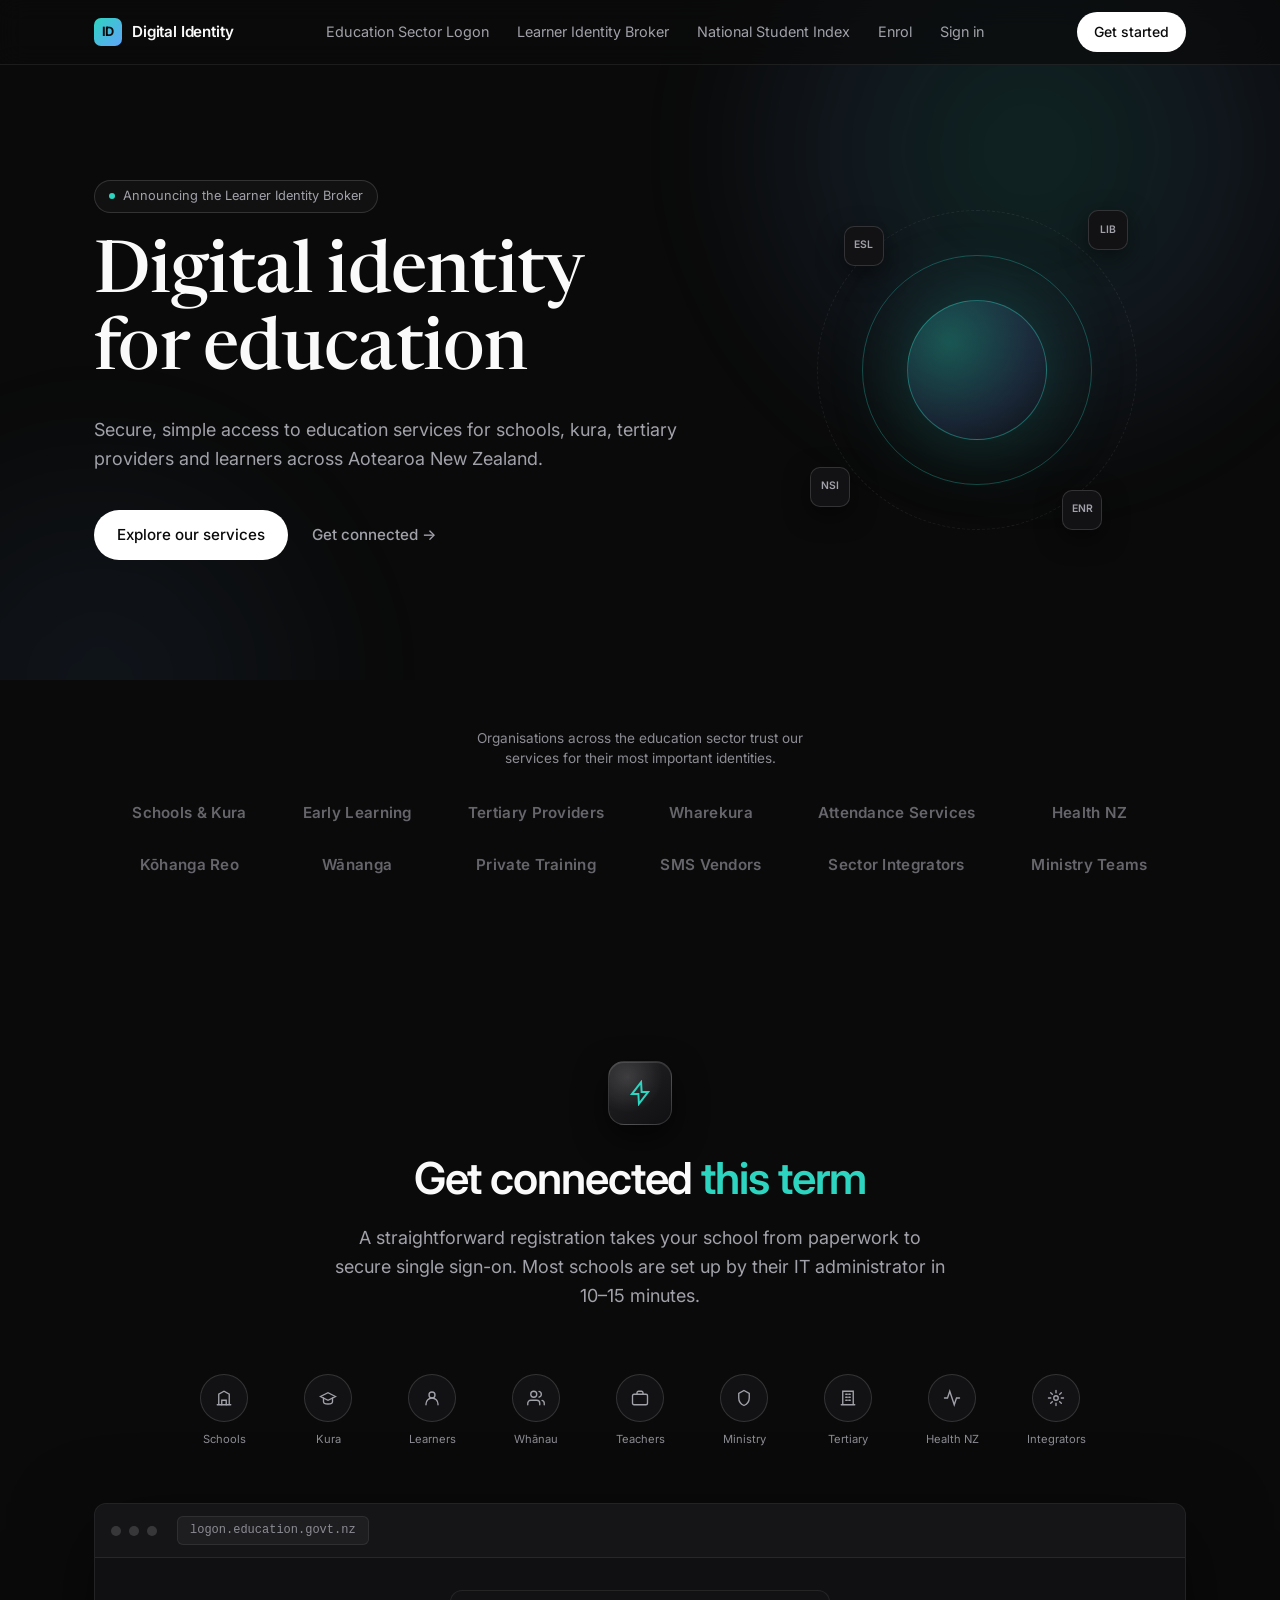
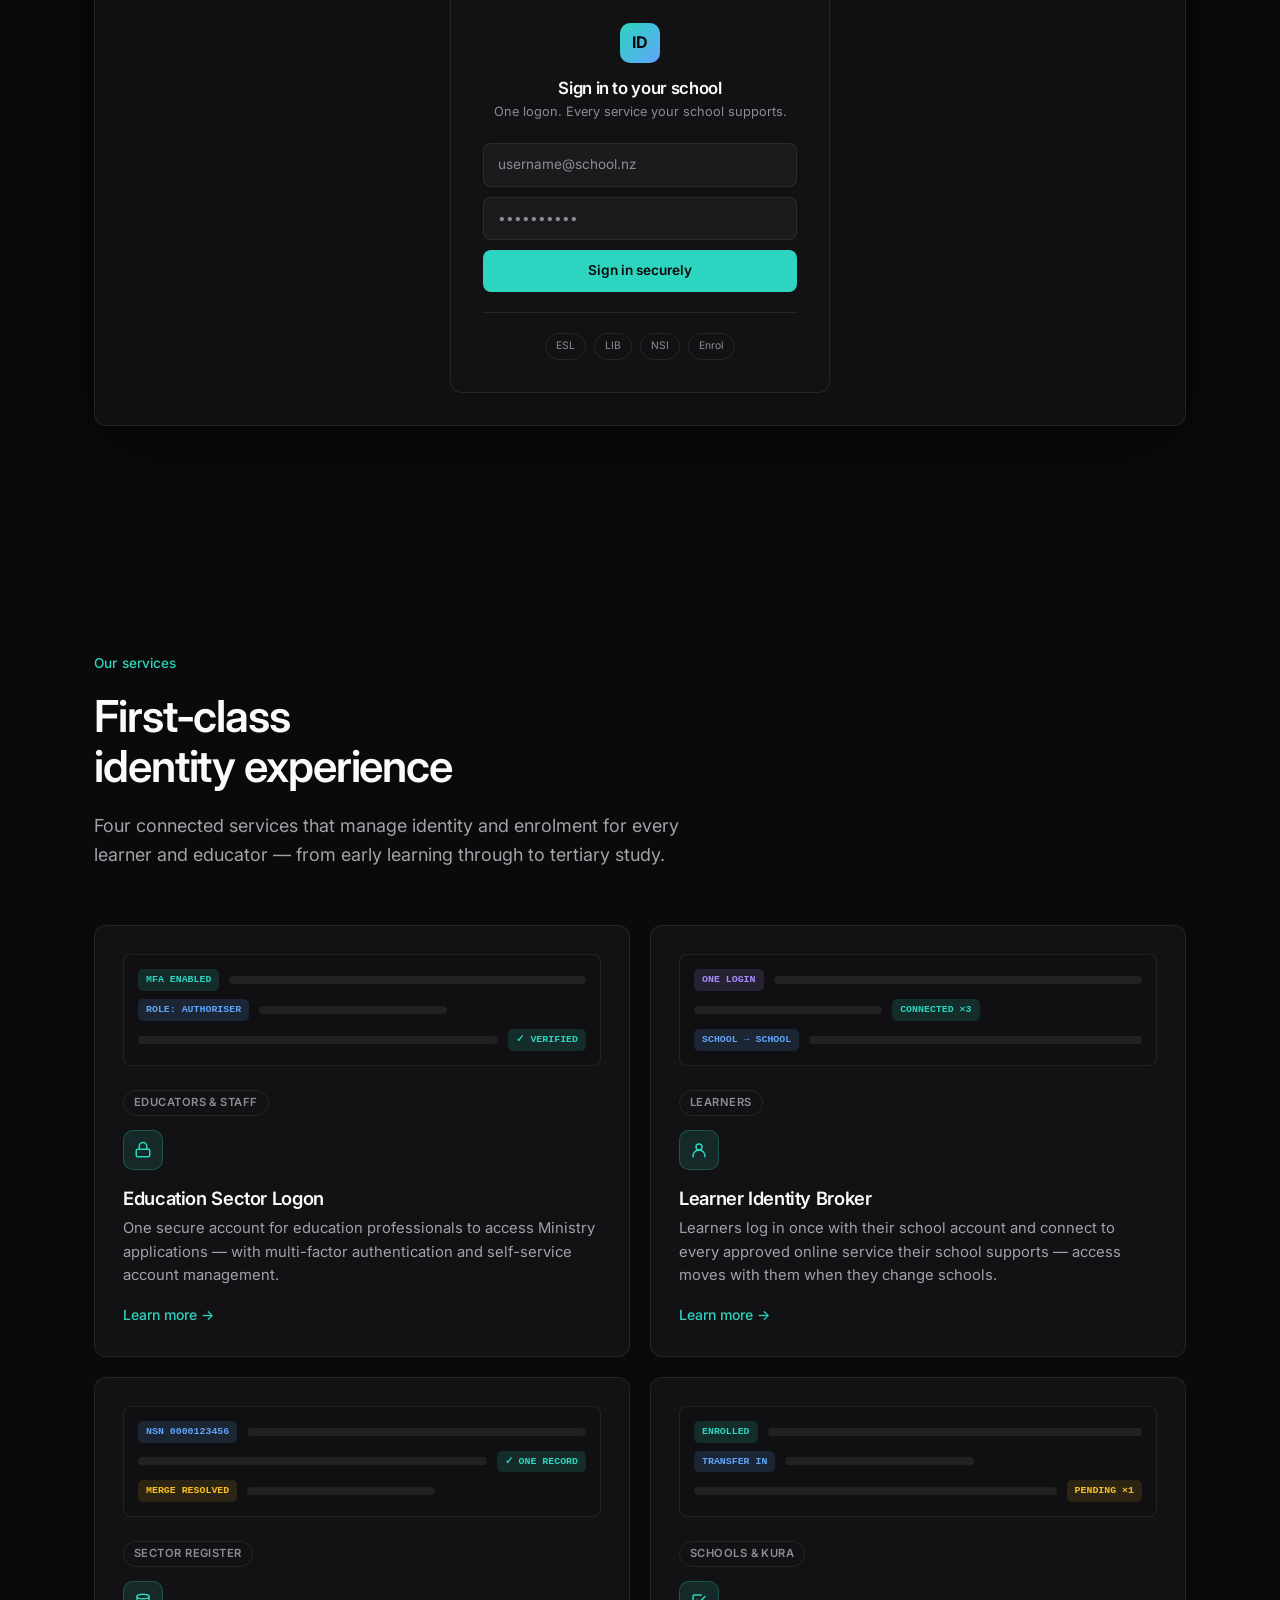
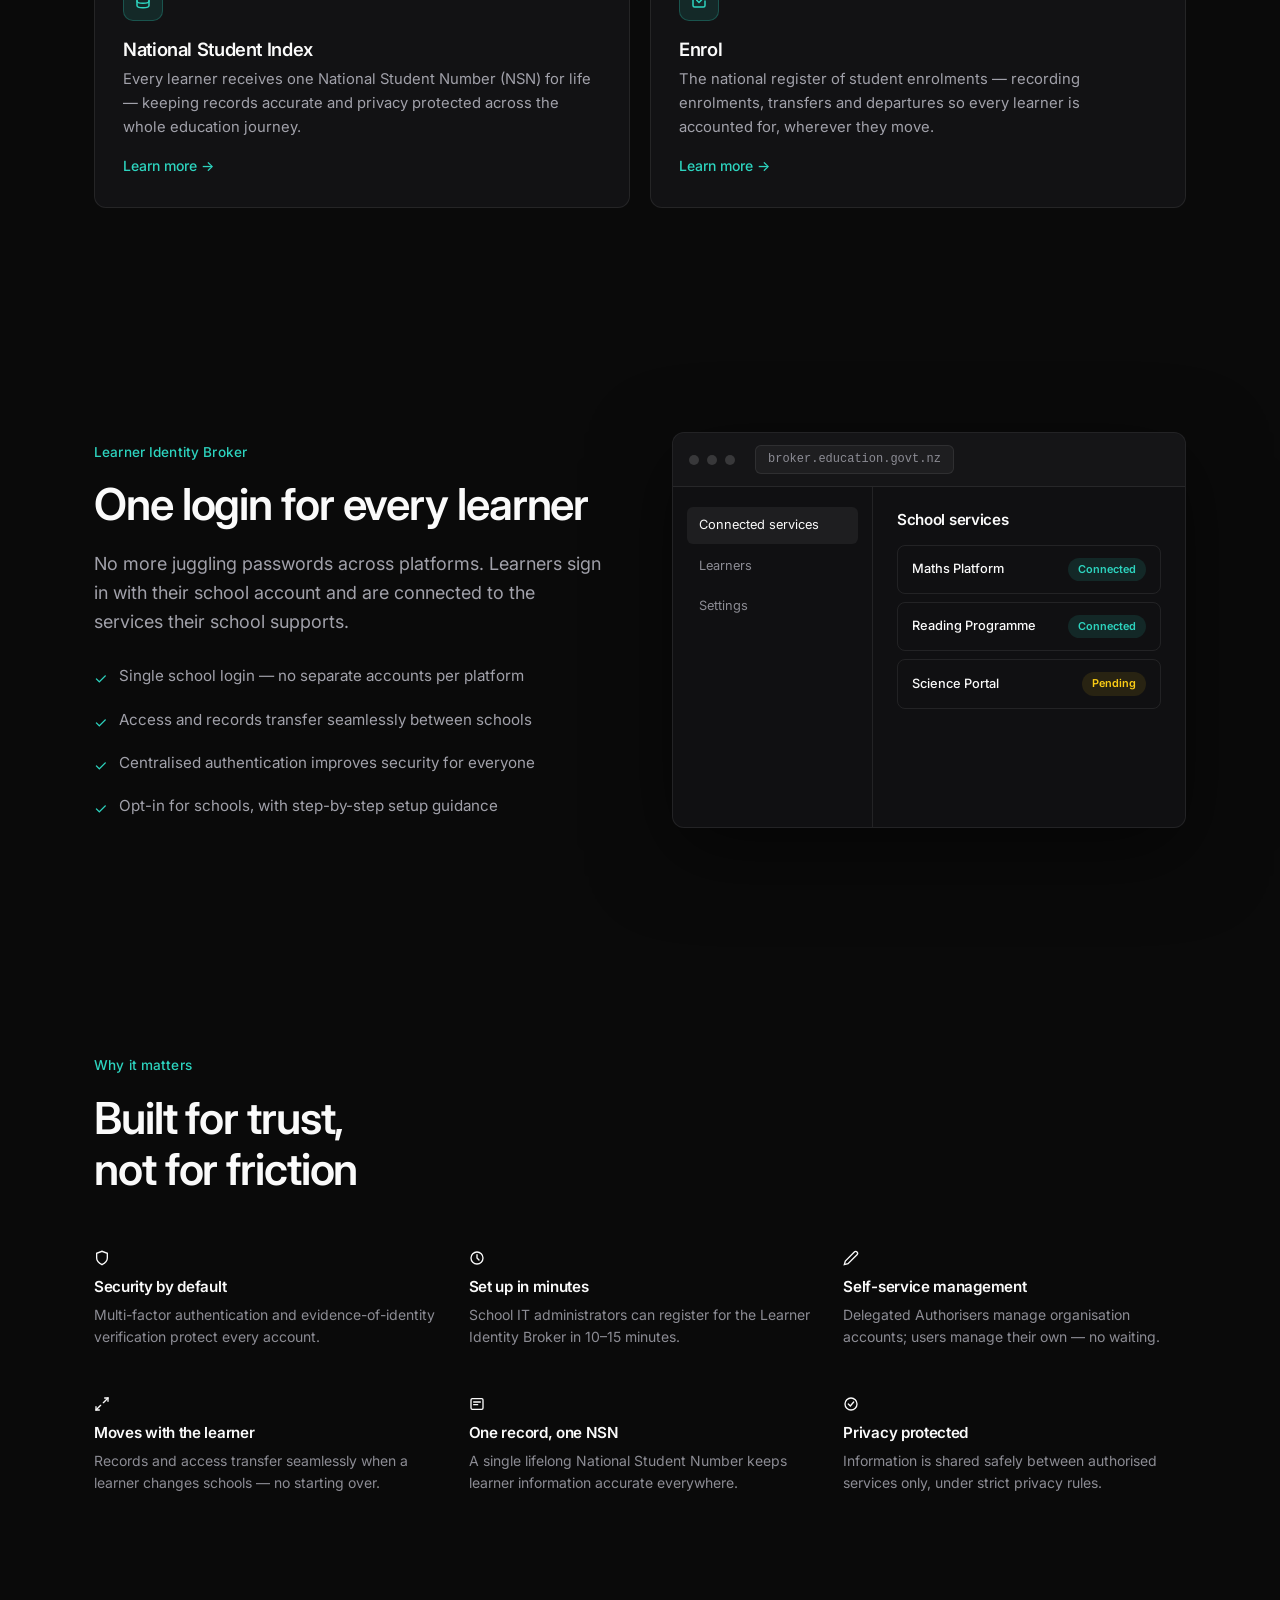
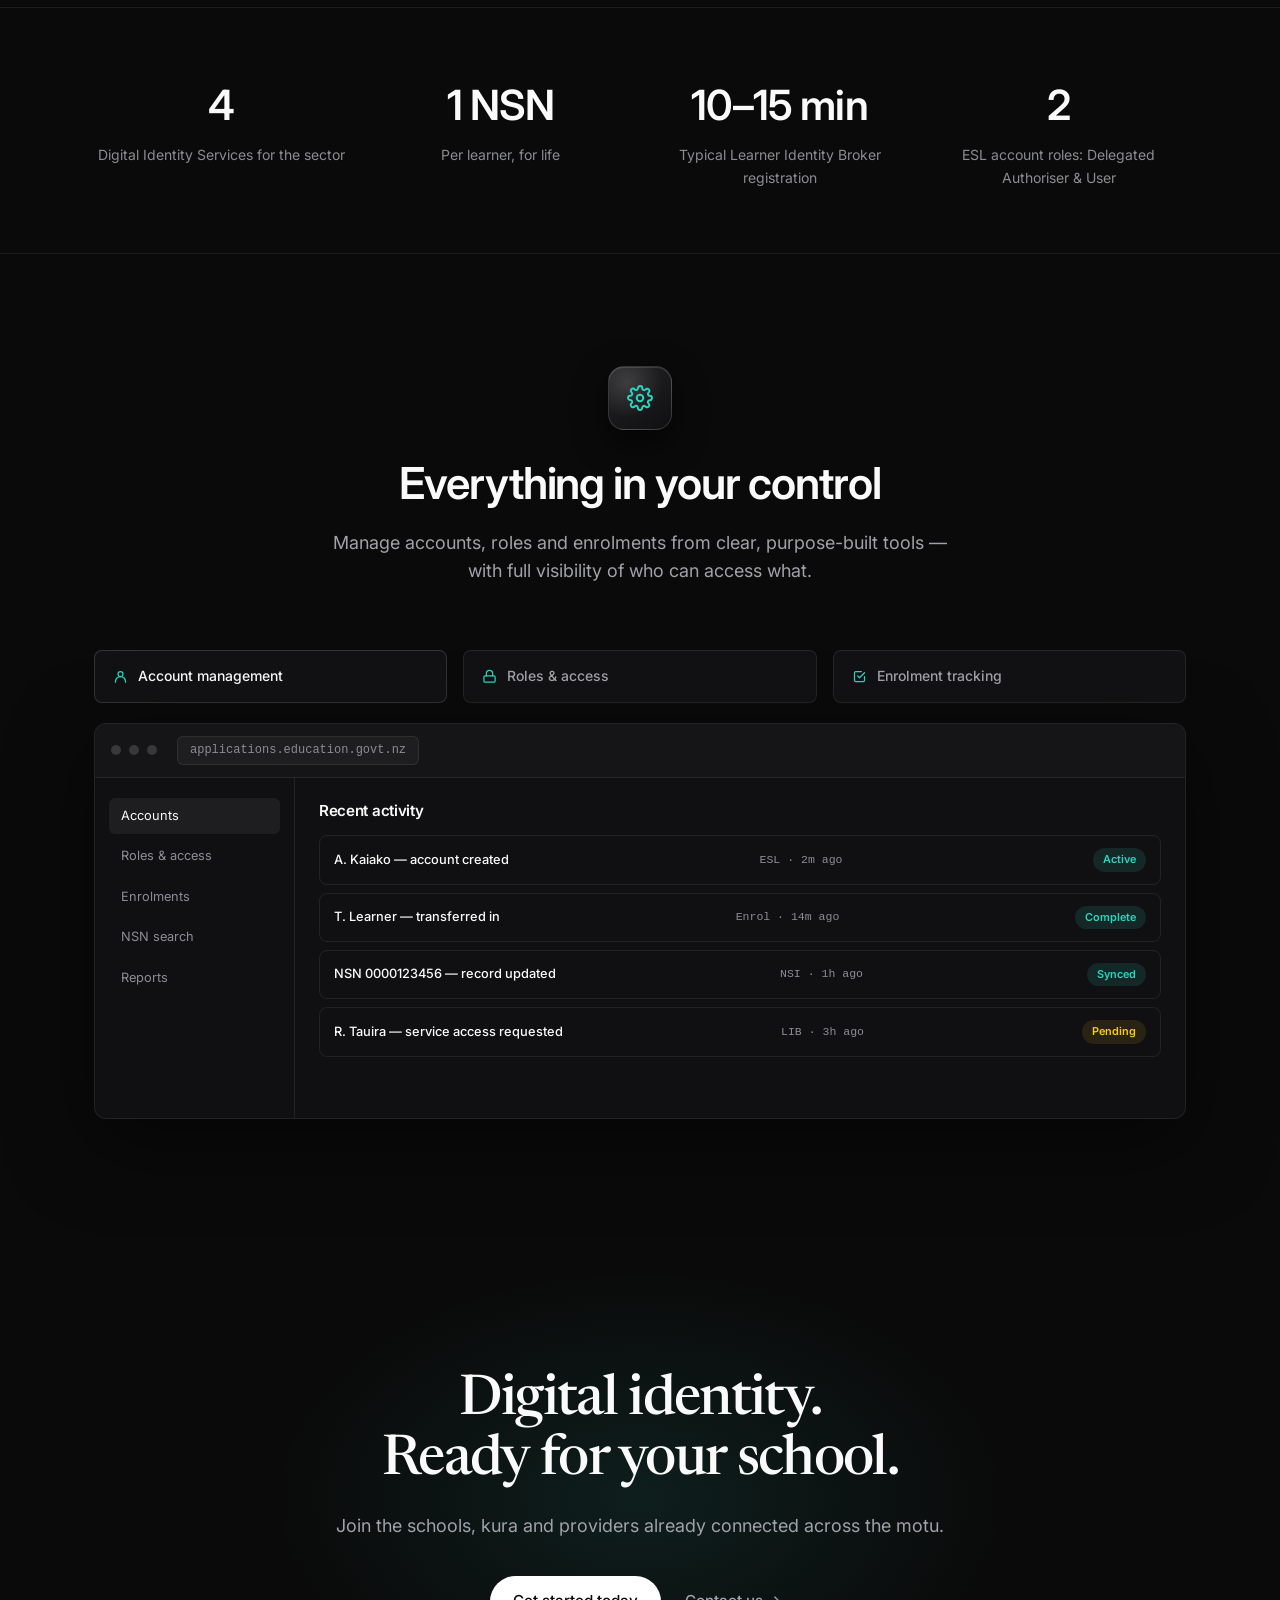
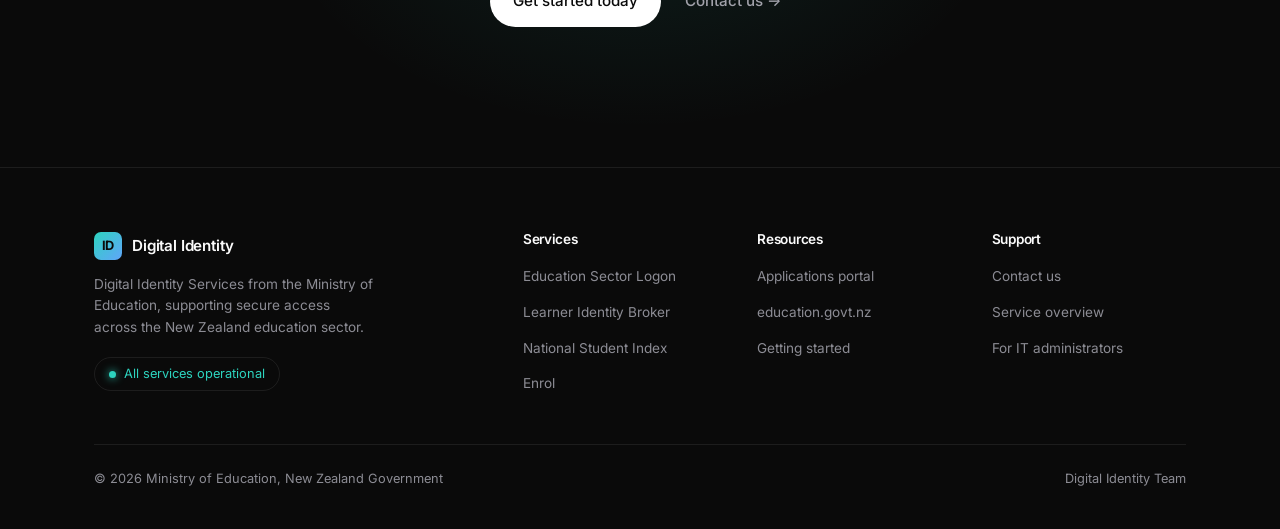
==== commit 9265bf07: "adding agents" ====
--- a/wwwroot/index.html
+++ b/wwwroot/index.html
@@ -276,24 +276,10 @@
     <!-- ======== Stats ======== -->
     <section class="stats-band reveal">
       <div class="container stats-grid">
-        <div><div class="stat-value">2,500+</div><div class="stat-label">Schools &amp; kura connected</div></div>
-        <div><div class="stat-value">1.4M+</div><div class="stat-label">Learner identities managed</div></div>
+        <div><div class="stat-value">4</div><div class="stat-label">Digital Identity Services for the sector</div></div>
         <div><div class="stat-value">1 NSN</div><div class="stat-label">Per learner, for life</div></div>
-        <div><div class="stat-value">99.9%</div><div class="stat-label">Service availability</div></div>
-      </div>
-    </section>
-
-    <!-- ======== Quote ======== -->
-    <section class="section">
-      <div class="container quote-section reveal">
-        <div class="quote-icon" aria-hidden="true">
-          <svg width="16" height="16" viewBox="0 0 24 24" fill="currentColor"><path d="M12 4l8 14H4l8-14z"/></svg>
-        </div>
-        <p class="quote-text">One logon for our whole staff and every learner connected on day one — identity is no longer something our school has to think about. Simple setup, seamless transfers, and support when we need it.</p>
-        <div class="quote-attr">
-          <span class="quote-avatar" aria-hidden="true">KA</span>
-          <span class="quote-name">Kaiwhakahaere Kura<span class="quote-role">School administrator, Aotearoa New Zealand</span></span>
-        </div>
+        <div><div class="stat-value">10&ndash;15 min</div><div class="stat-label">Typical Learner Identity Broker registration</div></div>
+        <div><div class="stat-value">2</div><div class="stat-label">ESL account roles: Delegated Authoriser &amp; User</div></div>
       </div>
     </section>
 
--- a/wwwroot/assets/css/style.css
+++ b/wwwroot/assets/css/style.css
@@ -12,7 +12,7 @@
   --border-strong: rgba(255, 255, 255, 0.14);
   --text-primary: #fafafa;
   --text-secondary: #a1a1aa;
-  --text-muted: #71717a;
+  --text-muted: #8c8c94;
   --accent: #2dd4bf;            /* teal accent */
   --accent-soft: rgba(45, 212, 191, 0.12);
   --accent-glow: rgba(45, 212, 191, 0.25);
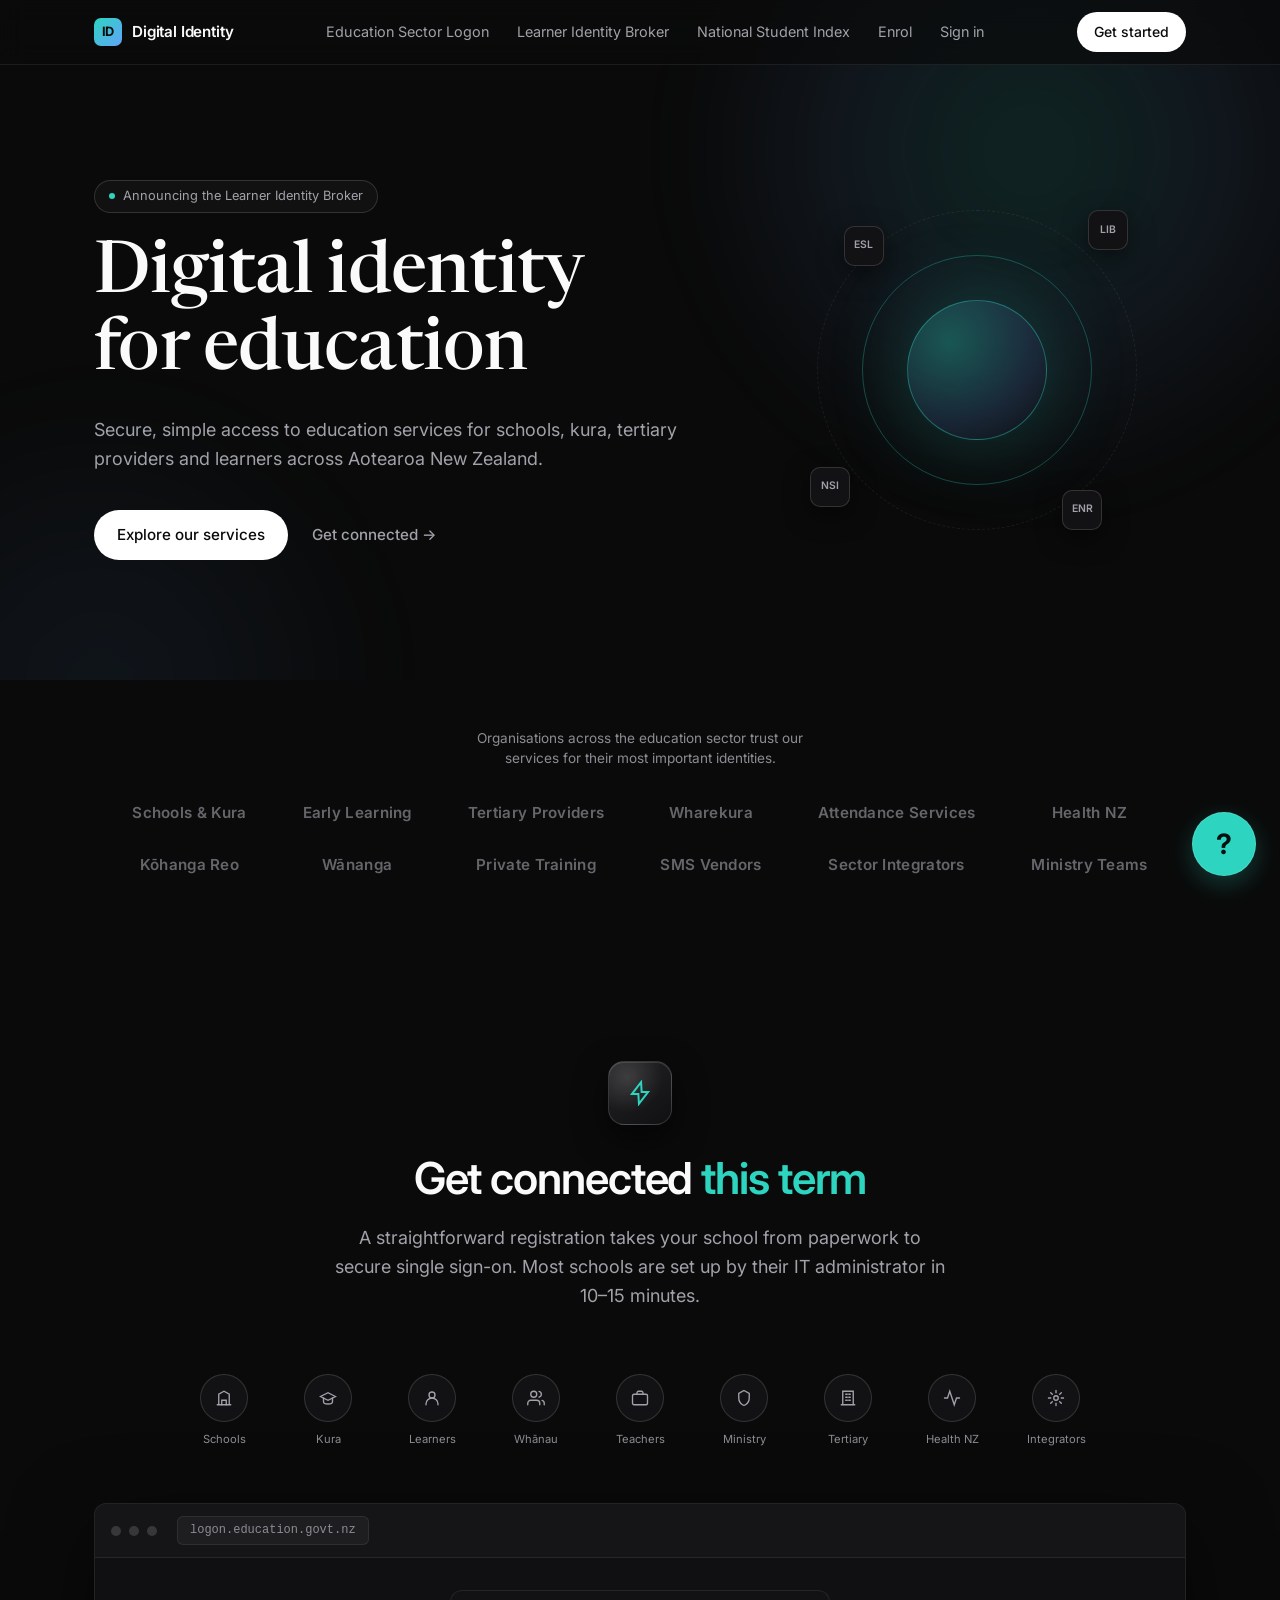
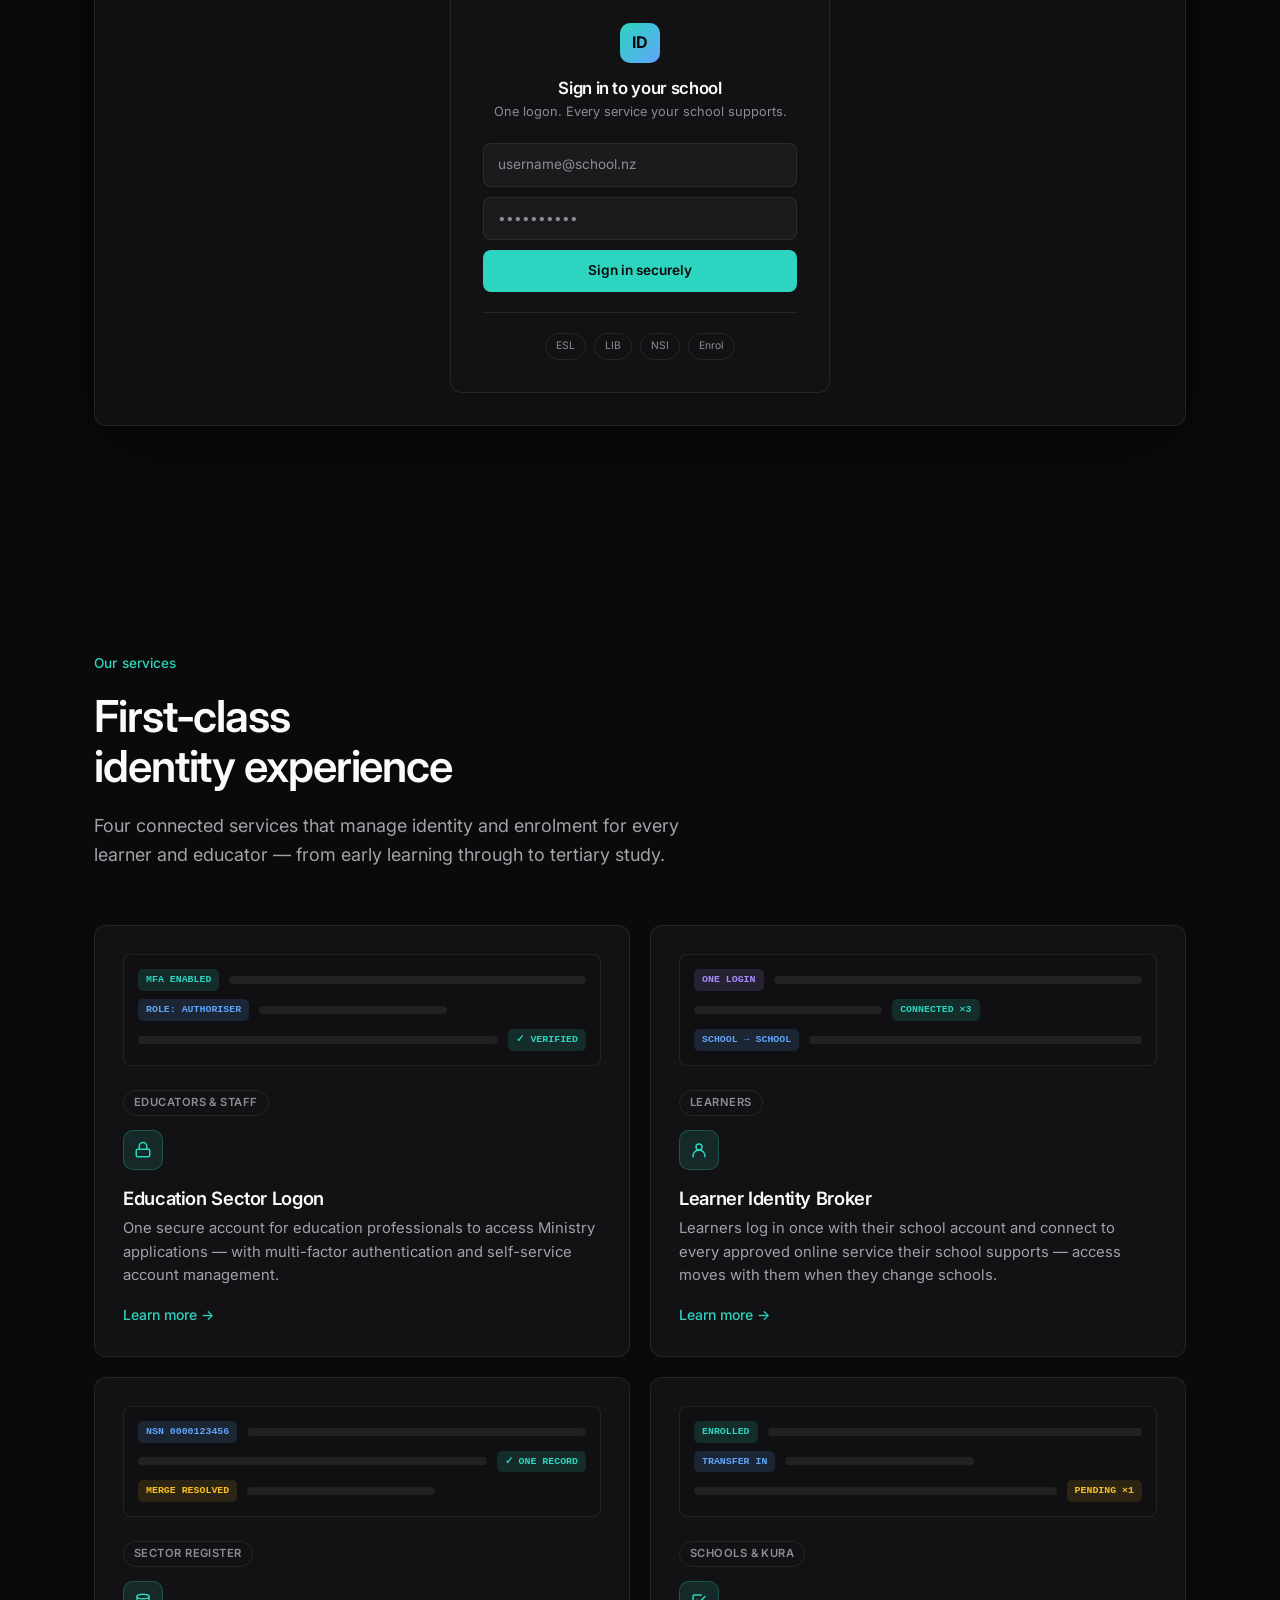
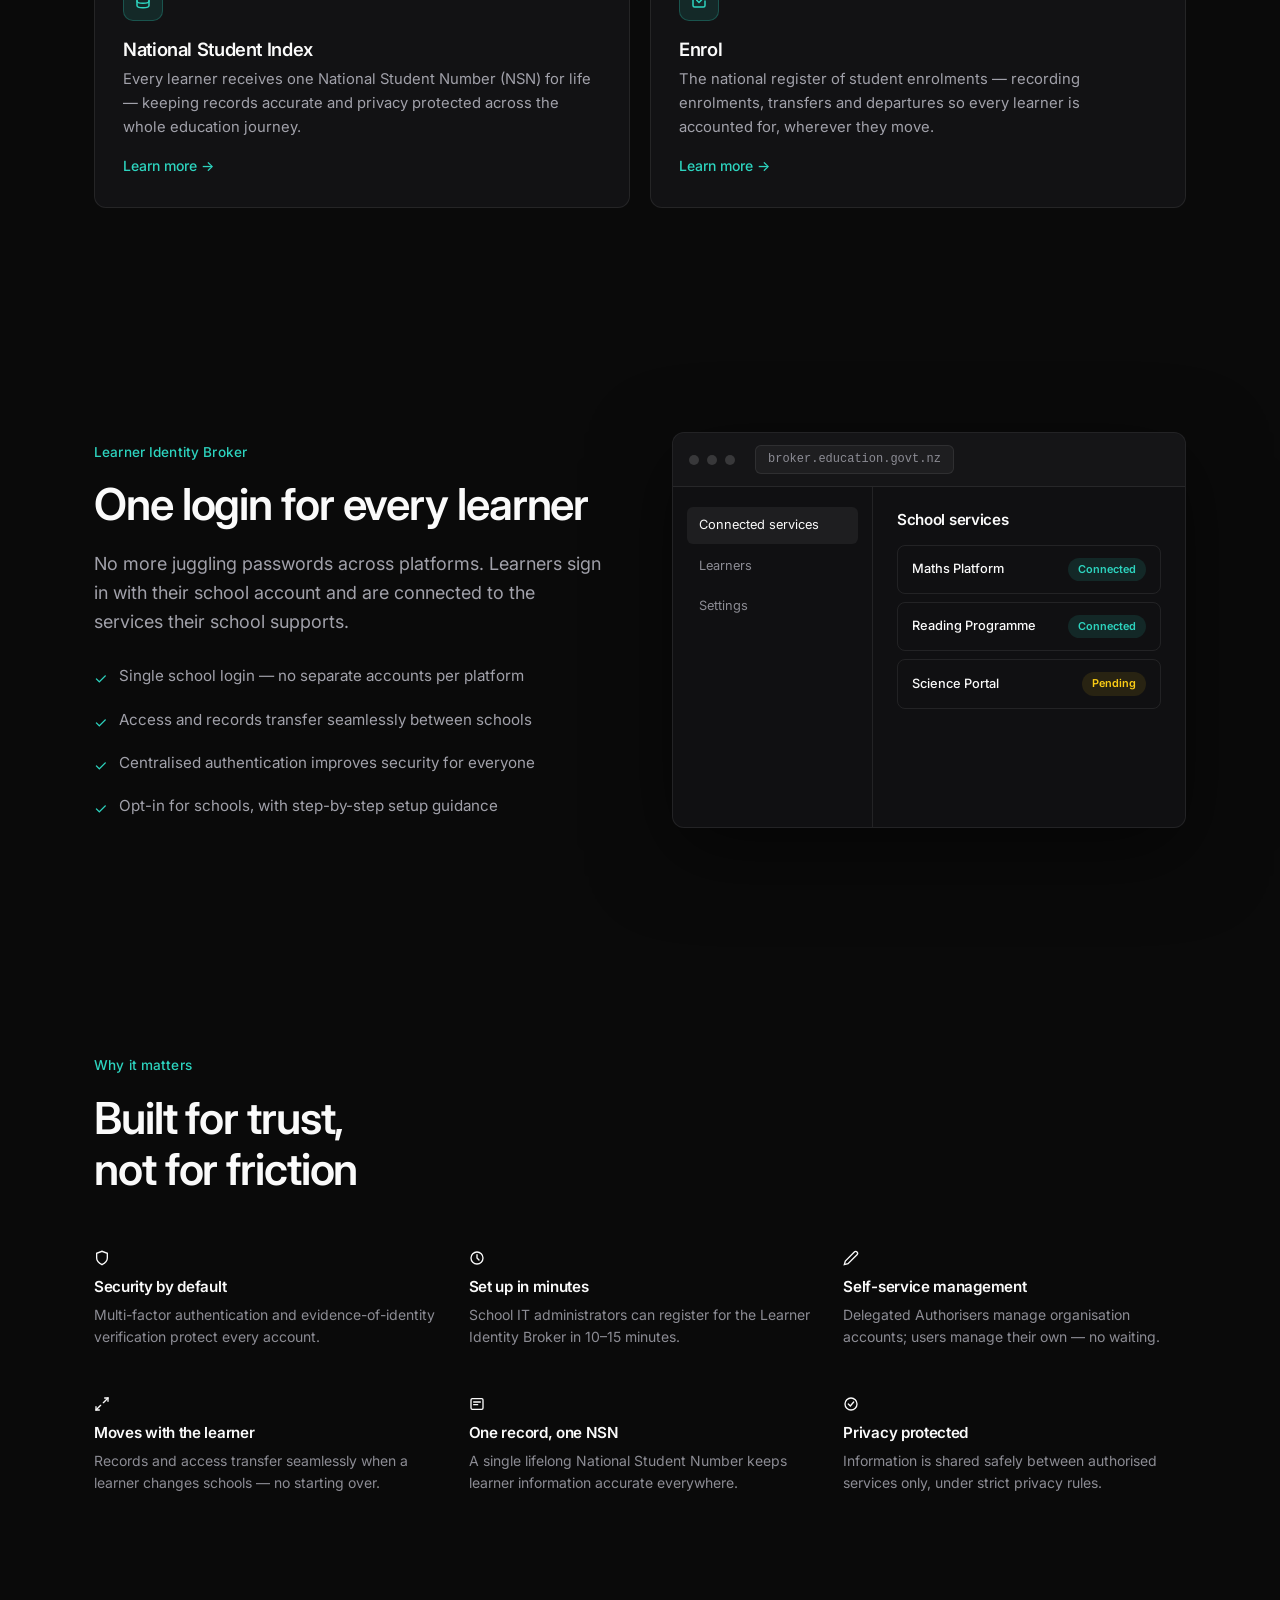
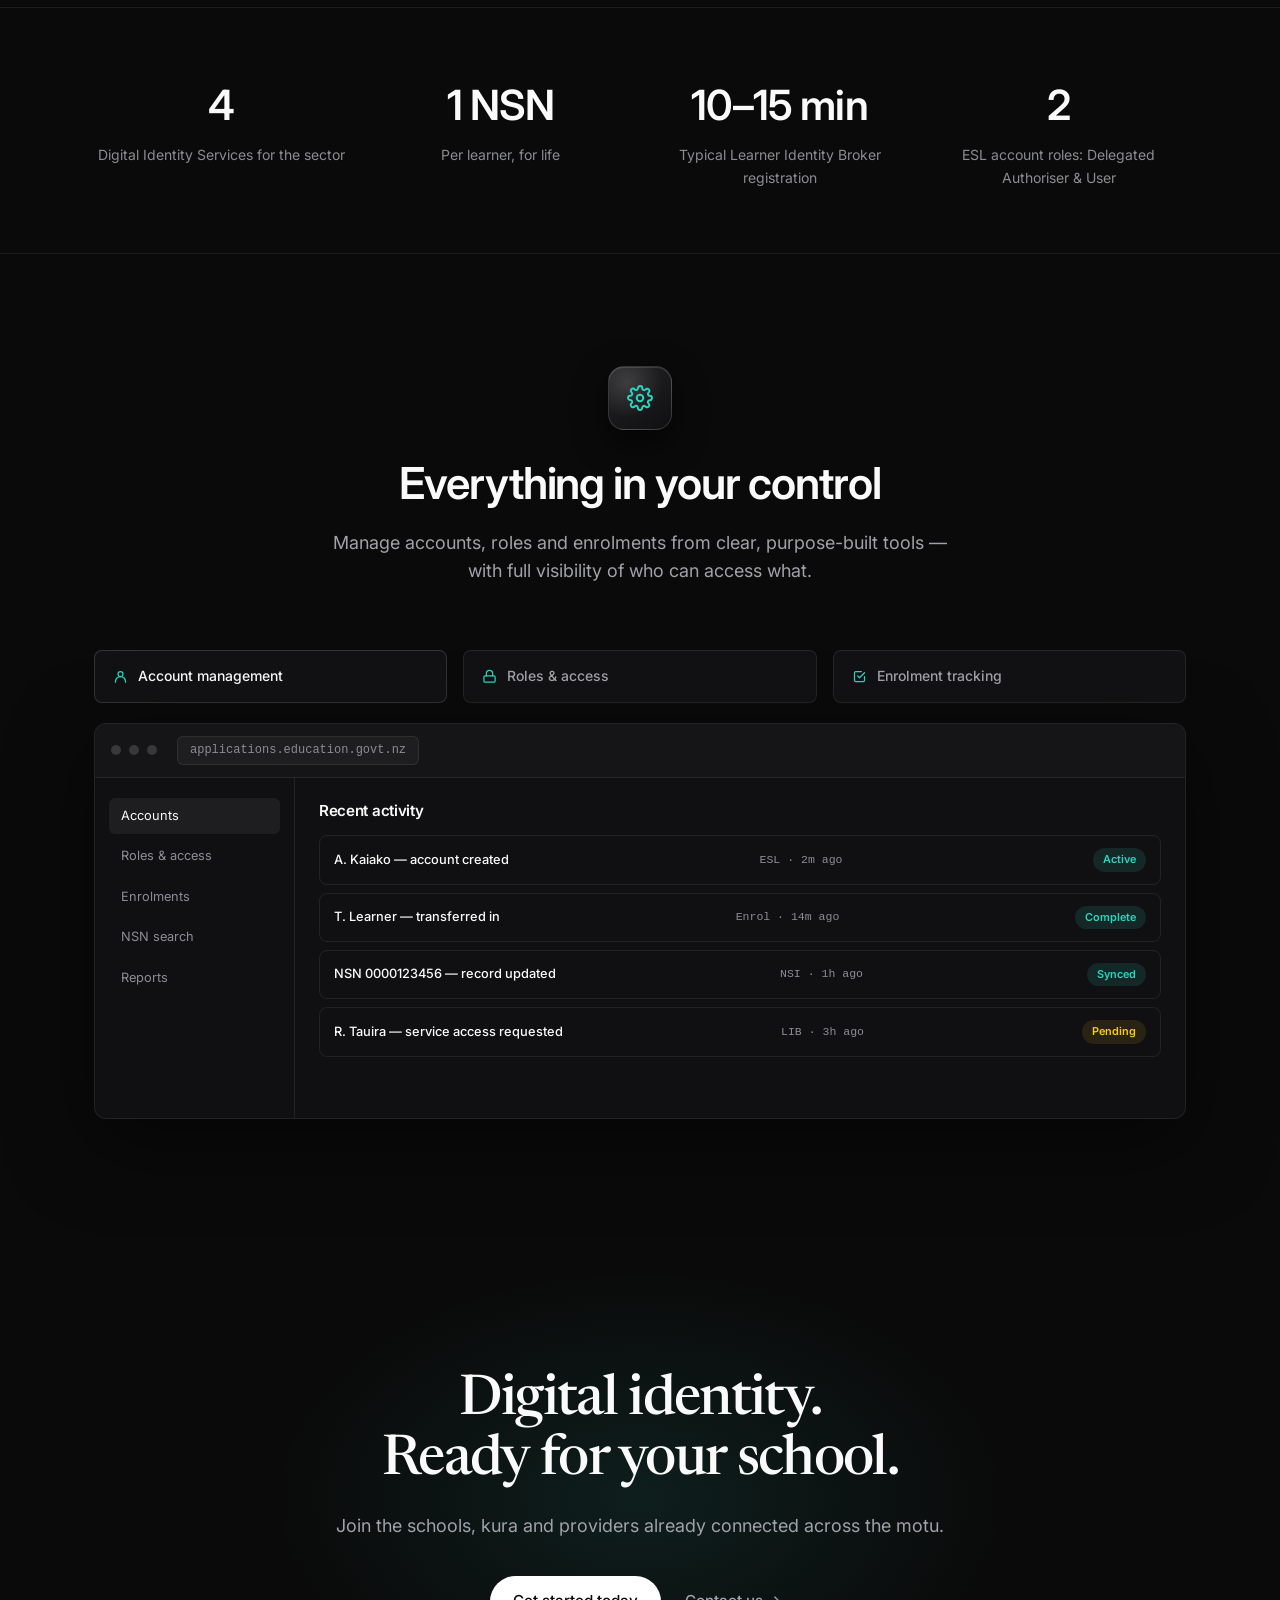
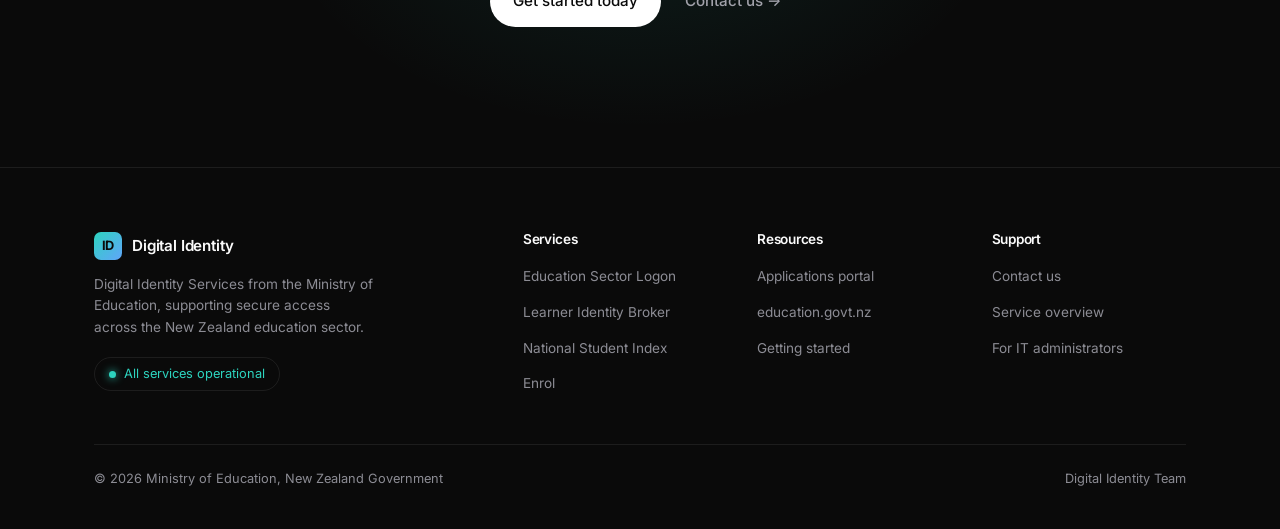
==== commit ad2fae30: "Add site-wide chat assistant widget backed by Claude API and blob docs Adds an animated help launche" ====
--- a/wwwroot/index.html
+++ b/wwwroot/index.html
@@ -9,6 +9,7 @@
   <link rel="preconnect" href="https://fonts.gstatic.com" crossorigin>
   <link href="https://fonts.googleapis.com/css2?family=Inter:wght@400;500;600;700&family=Newsreader:opsz,wght@6..72,400;6..72,500;6..72,600&display=swap" rel="stylesheet">
   <link rel="stylesheet" href="assets/css/style.css">
+  <link rel="stylesheet" href="assets/css/chatbot.css">
 </head>
 <body>
 
@@ -383,5 +384,6 @@
   </footer>
 
   <script src="assets/js/main.js"></script>
+  <script src="assets/js/chatbot.js"></script>
 </body>
 </html>
--- a/wwwroot/assets/css/chatbot.css
+++ b/wwwroot/assets/css/chatbot.css
@@ -0,0 +1,214 @@
+/* Chat assistant widget */
+.chatbot-launcher {
+  position: fixed;
+  right: 24px;
+  bottom: 24px;
+  z-index: 1000;
+  width: 64px;
+  height: 64px;
+  border-radius: 50%;
+  border: 1px solid var(--border-strong);
+  background: var(--accent);
+  color: #06110f;
+  font-family: var(--font);
+  font-size: 28px;
+  font-weight: 700;
+  line-height: 1;
+  display: flex;
+  align-items: center;
+  justify-content: center;
+  cursor: pointer;
+  box-shadow: 0 8px 24px var(--accent-glow);
+  transition: transform 0.4s ease, box-shadow 0.4s ease;
+  animation: chatbot-pop 0.5s ease;
+}
+
+.chatbot-launcher:hover,
+.chatbot-launcher:focus-visible {
+  box-shadow: 0 10px 30px var(--accent-glow);
+}
+
+.chatbot-launcher:focus-visible {
+  outline: 2px solid var(--text-primary);
+  outline-offset: 3px;
+}
+
+.chatbot-launcher.chatbot-docked {
+  transform: scale(0.25);
+  transform-origin: bottom right;
+}
+
+.chatbot-launcher.chatbot-open {
+  display: none;
+}
+
+@keyframes chatbot-pop {
+  from { transform: scale(0); opacity: 0; }
+  to { transform: scale(1); opacity: 1; }
+}
+
+.chatbot-panel {
+  position: fixed;
+  right: 24px;
+  bottom: 24px;
+  z-index: 1000;
+  width: min(360px, calc(100vw - 32px));
+  max-height: min(520px, calc(100vh - 48px));
+  display: none;
+  flex-direction: column;
+  background: var(--bg-card);
+  border: 1px solid var(--border);
+  border-radius: var(--radius);
+  box-shadow: 0 20px 60px rgba(0, 0, 0, 0.5);
+  overflow: hidden;
+}
+
+.chatbot-panel.chatbot-open {
+  display: flex;
+}
+
+.chatbot-header {
+  display: flex;
+  align-items: center;
+  justify-content: space-between;
+  padding: 14px 16px;
+  border-bottom: 1px solid var(--border);
+  background: var(--bg-elevated);
+}
+
+.chatbot-header h2 {
+  margin: 0;
+  font-size: 15px;
+  font-weight: 600;
+  color: var(--text-primary);
+}
+
+.chatbot-close {
+  background: none;
+  border: none;
+  color: var(--text-secondary);
+  font-size: 20px;
+  line-height: 1;
+  cursor: pointer;
+  padding: 4px 8px;
+  border-radius: var(--radius-sm);
+}
+
+.chatbot-close:hover,
+.chatbot-close:focus-visible {
+  color: var(--text-primary);
+}
+
+.chatbot-close:focus-visible {
+  outline: 2px solid var(--accent);
+  outline-offset: 2px;
+}
+
+.chatbot-messages {
+  flex: 1;
+  overflow-y: auto;
+  padding: 16px;
+  display: flex;
+  flex-direction: column;
+  gap: 12px;
+  min-height: 180px;
+}
+
+.chatbot-message {
+  max-width: 88%;
+  padding: 10px 13px;
+  border-radius: var(--radius-sm);
+  font-size: 14px;
+  line-height: 1.45;
+  white-space: pre-wrap;
+  word-wrap: break-word;
+}
+
+.chatbot-message-user {
+  align-self: flex-end;
+  background: var(--accent-soft);
+  color: var(--text-primary);
+}
+
+.chatbot-message-assistant {
+  align-self: flex-start;
+  background: var(--bg-elevated);
+  color: var(--text-secondary);
+  border: 1px solid var(--border);
+}
+
+.chatbot-message-error {
+  align-self: flex-start;
+  background: rgba(248, 113, 113, 0.12);
+  color: #fca5a5;
+  border: 1px solid rgba(248, 113, 113, 0.3);
+}
+
+.chatbot-form {
+  display: flex;
+  gap: 8px;
+  padding: 12px;
+  border-top: 1px solid var(--border);
+  background: var(--bg-elevated);
+}
+
+.chatbot-input {
+  flex: 1;
+  resize: none;
+  background: var(--bg);
+  border: 1px solid var(--border-strong);
+  border-radius: var(--radius-sm);
+  color: var(--text-primary);
+  font-family: var(--font);
+  font-size: 14px;
+  padding: 10px 12px;
+  max-height: 100px;
+}
+
+.chatbot-input:focus-visible {
+  outline: 2px solid var(--accent);
+  outline-offset: 1px;
+}
+
+.chatbot-send {
+  background: var(--accent);
+  color: #06110f;
+  border: none;
+  border-radius: var(--radius-sm);
+  font-family: var(--font);
+  font-weight: 600;
+  font-size: 14px;
+  padding: 0 16px;
+  cursor: pointer;
+}
+
+.chatbot-send:disabled {
+  opacity: 0.6;
+  cursor: not-allowed;
+}
+
+.chatbot-send:focus-visible {
+  outline: 2px solid var(--text-primary);
+  outline-offset: 2px;
+}
+
+@media (prefers-reduced-motion: reduce) {
+  .chatbot-launcher {
+    animation: none;
+    transition: none;
+  }
+}
+
+@media (max-width: 560px) {
+  .chatbot-panel {
+    right: 16px;
+    left: 16px;
+    bottom: 16px;
+    width: auto;
+  }
+
+  .chatbot-launcher {
+    right: 16px;
+    bottom: 16px;
+  }
+}
